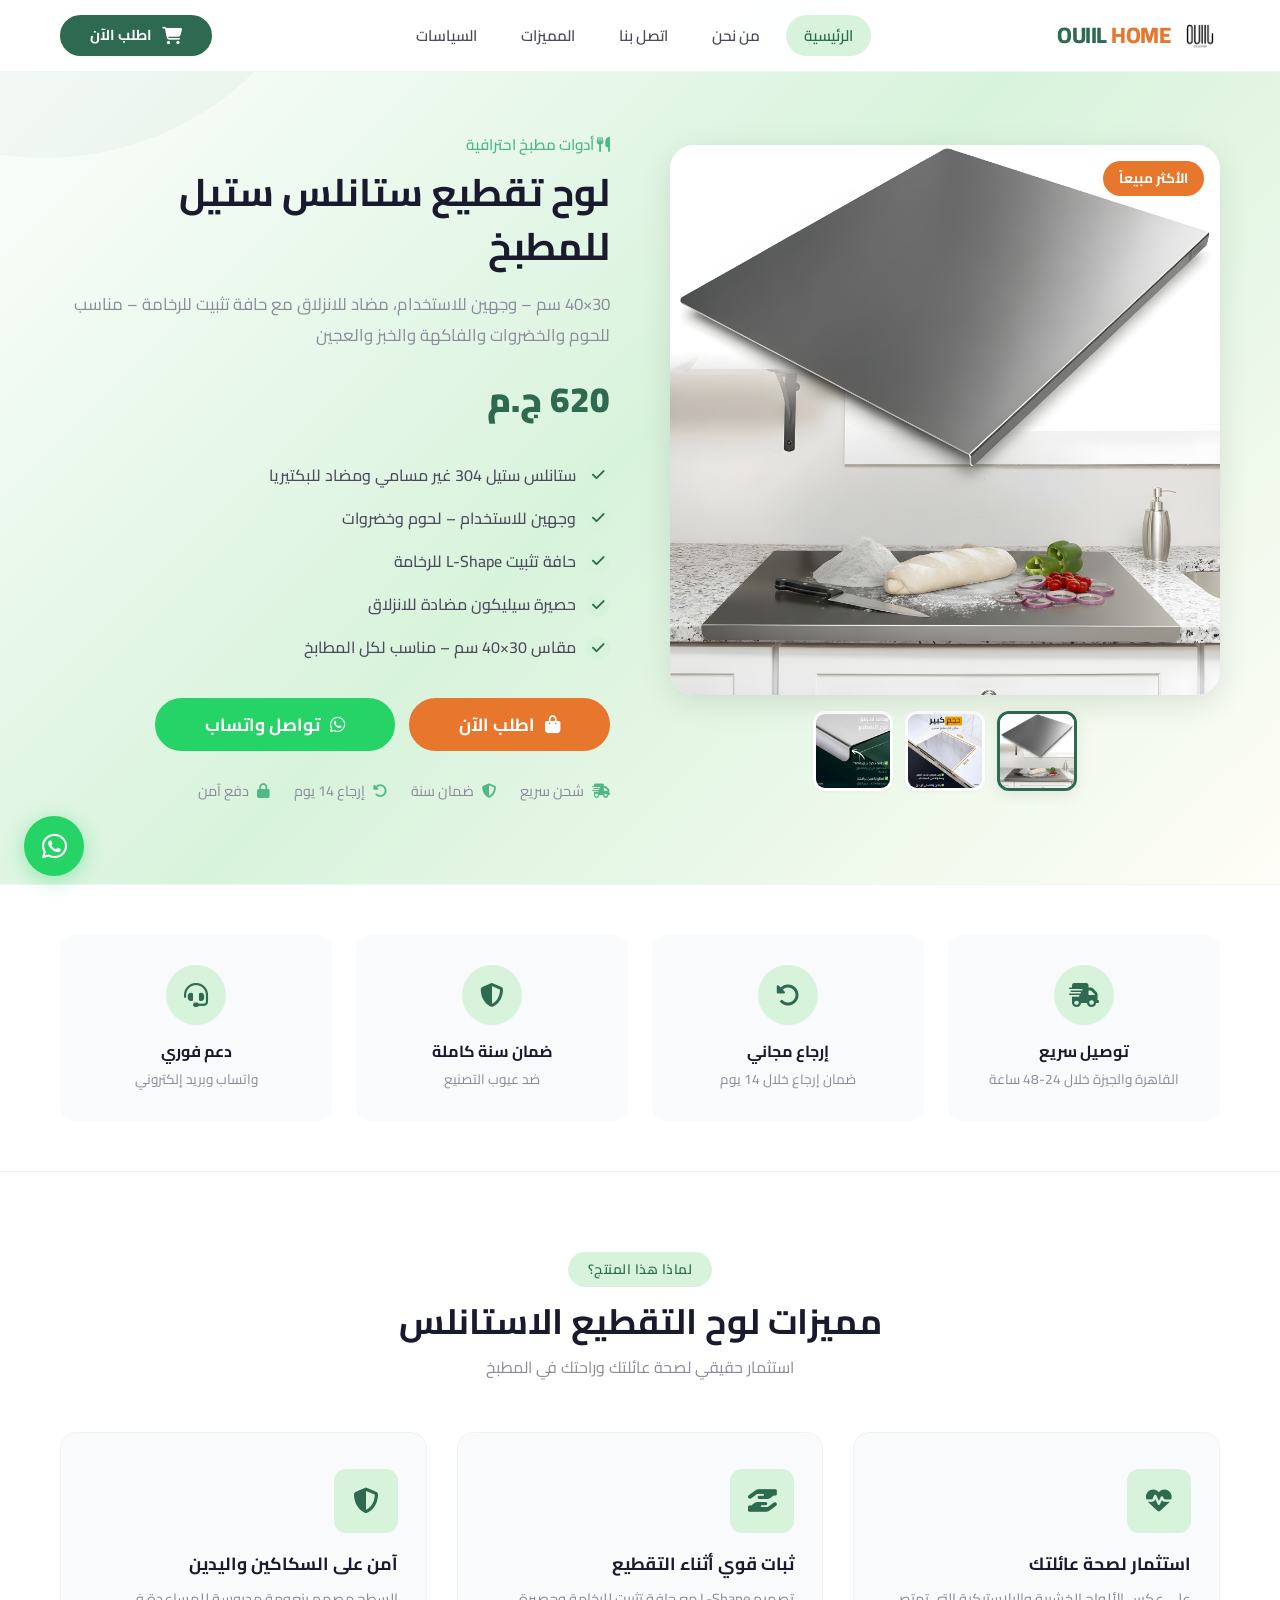
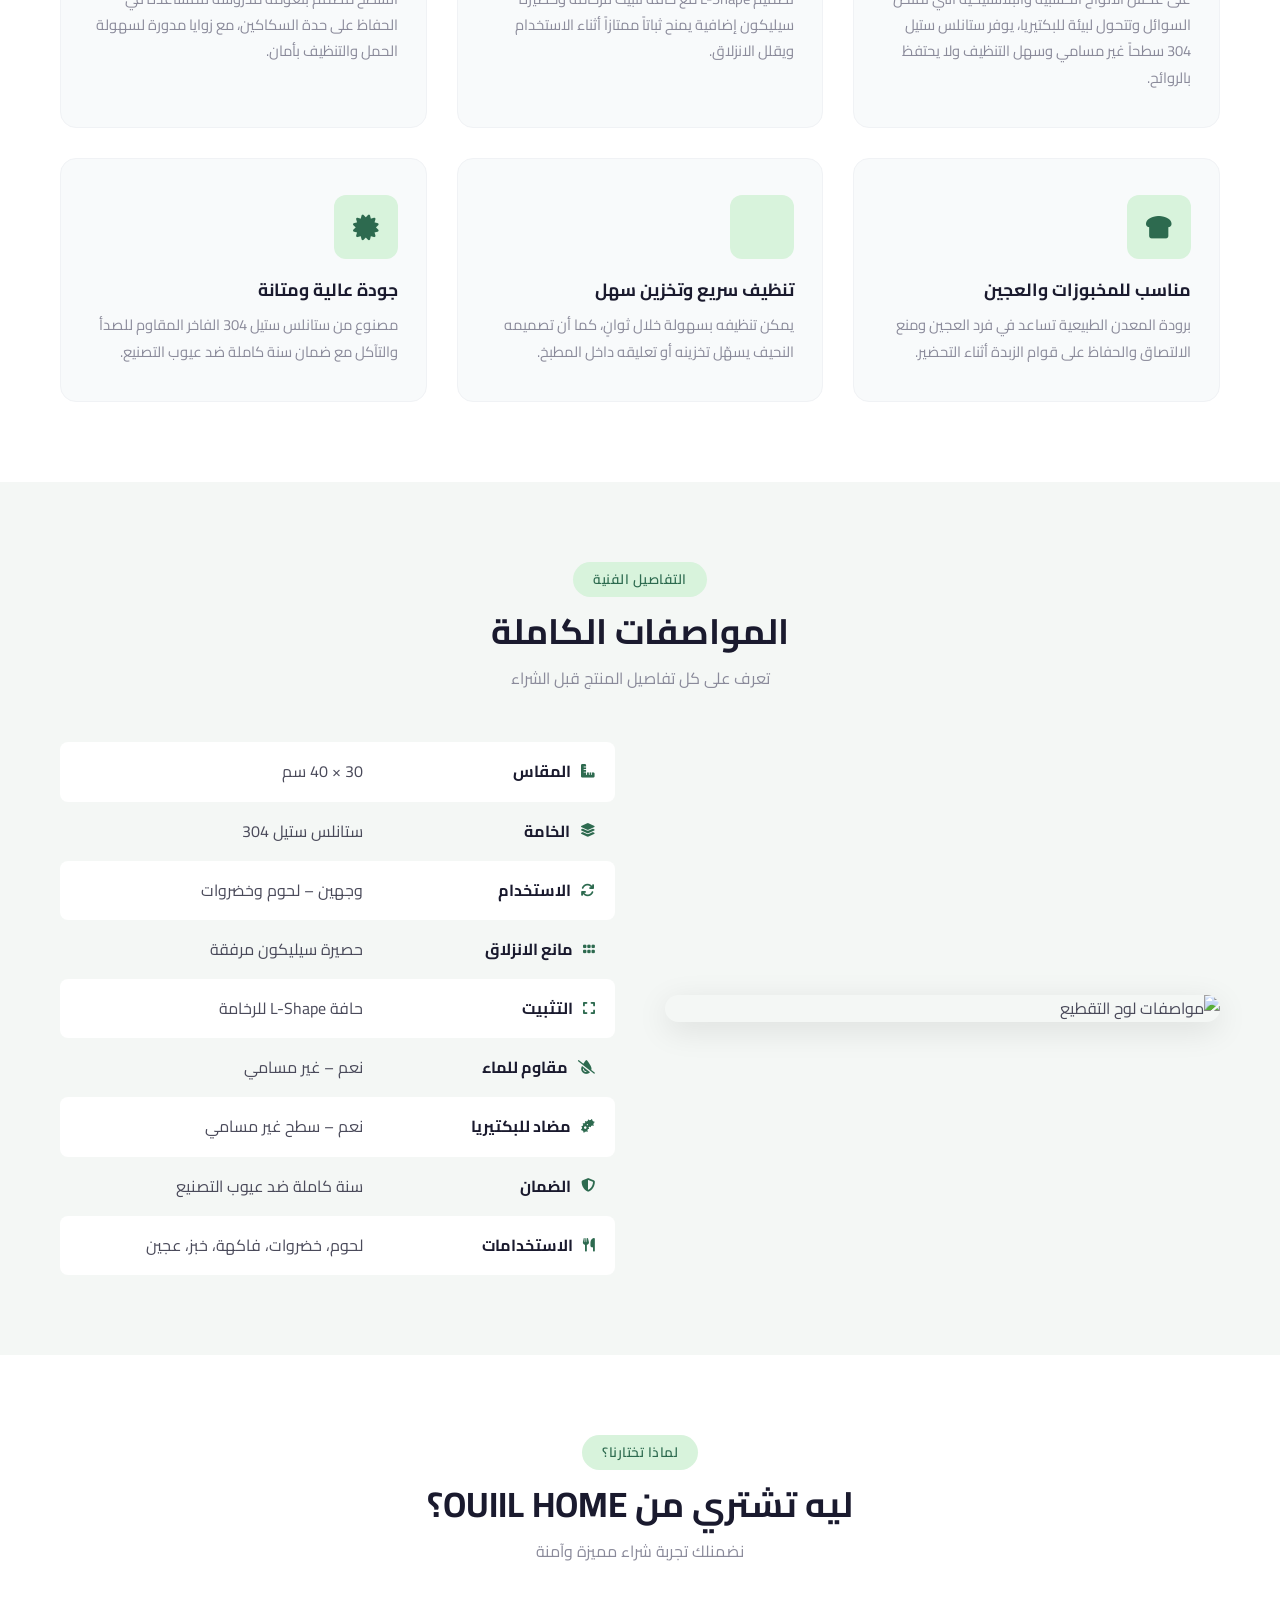
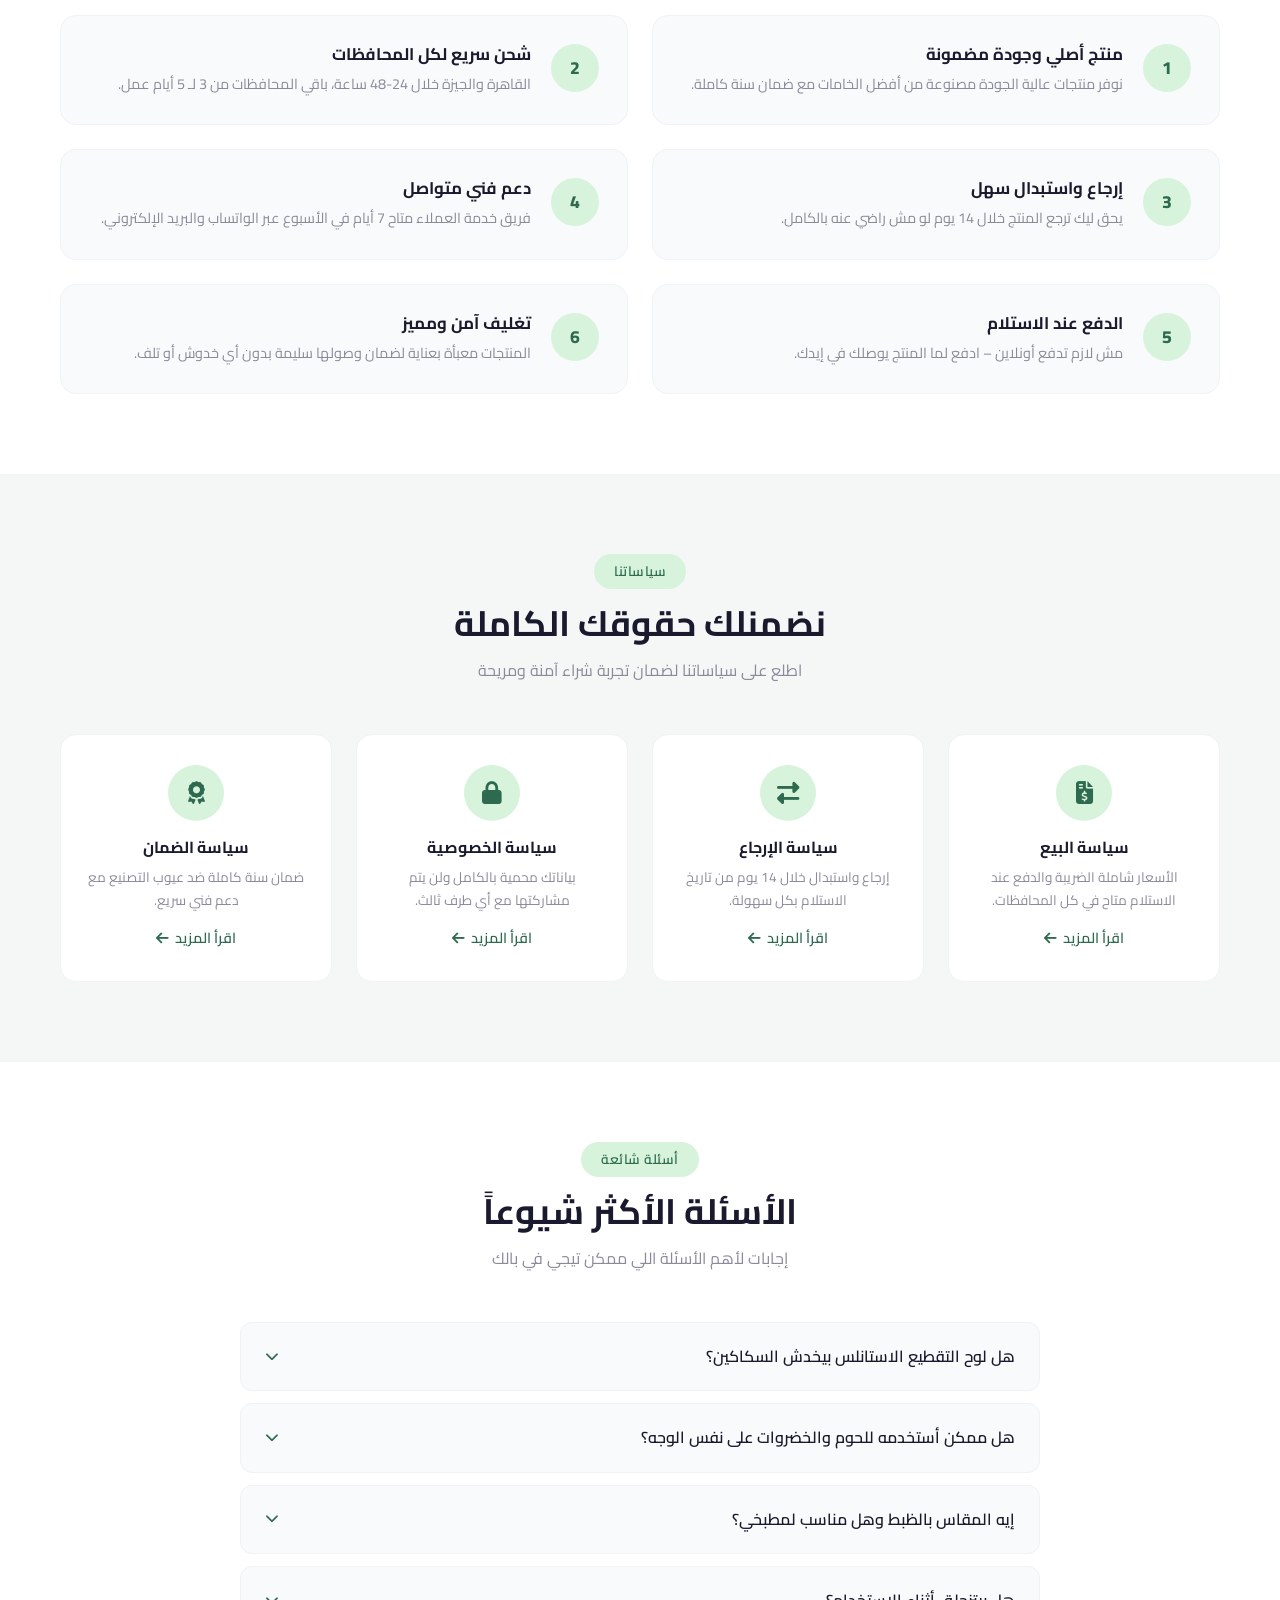
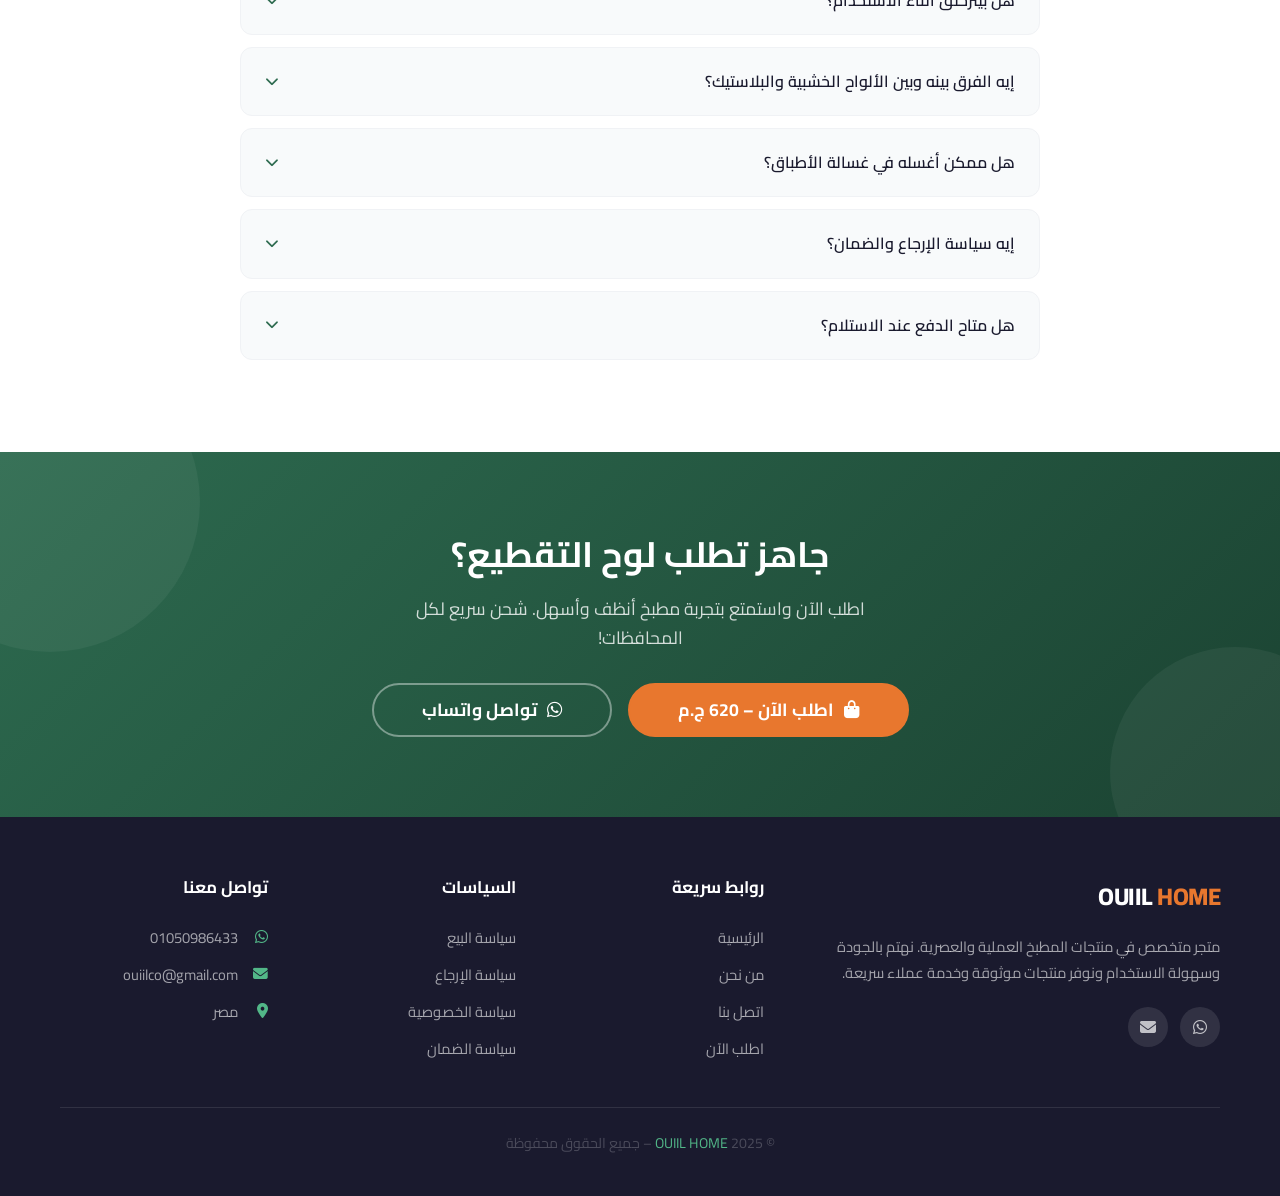
==== index.html @ c0641b09 "Add files via upload" ====
<!DOCTYPE html>
<html lang="ar" dir="rtl">
<head>
    <meta charset="UTF-8">
    <meta name="viewport" content="width=device-width, initial-scale=1.0">
    <meta name="description" content="OUIIL HOME - لوح تقطيع ستانلس ستيل للمطبخ بوجهين للاستخدام، مضاد للانزلاق مع حافة تثبيت للرخامة">
    <meta name="keywords" content="لوح تقطيع, ستانلس ستيل, مطبخ, تقطيع لحوم, تقطيع خضروات">
    <title>OUIIL HOME – اويل هوم | لوح تقطيع ستانلس ستيل</title>

    <!-- Favicon -->
    <link rel="icon" type="image/png" href="images/favicon.png">

    <!-- Font Awesome -->
    <link rel="stylesheet" href="https://cdnjs.cloudflare.com/ajax/libs/font-awesome/6.5.1/css/all.min.css">

    <!-- Main CSS -->
    <link rel="stylesheet" href="css/style.css">
</head>
<body>

    <!-- ========== HEADER ========== -->
    <header class="header" id="header">
        <div class="container">
            <!-- Logo -->
            <a href="index.html" class="logo">
                <img src="images/logo.png" alt="OUIIL HOME" onerror="this.style.display='none'">
                <span class="logo-text">OUIIL <span>HOME</span></span>
            </a>

            <!-- Desktop Navigation -->
            <nav class="nav-links">
                <a href="index.html" class="active">الرئيسية</a>
                <a href="about.html">من نحن</a>
                <a href="contact.html">اتصل بنا</a>
                <a href="#features">المميزات</a>
                <a href="#policies">السياسات</a>
            </nav>

            <!-- Header Actions -->
            <div class="header-actions">
                <a href="checkout.html" class="btn btn-primary header-cta">
                    <i class="fas fa-shopping-cart"></i>
                    اطلب الآن
                </a>
                <div class="menu-toggle" id="menuToggle">
                    <span></span>
                    <span></span>
                    <span></span>
                </div>
            </div>
        </div>
    </header>

    <!-- Mobile Navigation -->
    <nav class="mobile-nav" id="mobileNav">
        <a href="index.html" class="active">الرئيسية</a>
        <a href="about.html">من نحن</a>
        <a href="contact.html">اتصل بنا</a>
        <a href="#features">المميزات</a>
        <a href="#policies">السياسات</a>
        <a href="sales-policy.html">سياسة البيع</a>
        <a href="return-policy.html">سياسة الإرجاع</a>
        <a href="privacy.html">سياسة الخصوصية</a>
        <a href="warranty.html">سياسة الضمان</a>
        <a href="checkout.html" class="btn btn-primary btn-block" style="margin-top:16px;">
            <i class="fas fa-shopping-cart"></i>
            اطلب الآن
        </a>
    </nav>
    <div class="mobile-overlay" id="mobileOverlay"></div>

    <!-- ========== HERO SECTION ========== -->
    <section class="hero" id="hero">
        <div class="container">
            <div class="hero-grid">
                <!-- Product Gallery -->
                <div class="hero-gallery">
                    <div class="main-image">
                        <span class="gallery-badge">الأكثر مبيعاً</span>
                        <img src="images/product-1.png" alt="لوح تقطيع ستانلس ستيل" id="mainProductImage">
                    </div>
                    <div class="thumb-list">
                        <div class="thumb-item active" onclick="changeImage('images/product-1.png', this)">
                            <img src="images/product-1.png" alt="صورة 1">
                        </div>
                        <div class="thumb-item" onclick="changeImage('images/product-2.png', this)">
                            <img src="images/product-2.jpg" alt="صورة 2">
                        </div>
                        <div class="thumb-item" onclick="changeImage('images/product-3.png', this)">
                            <img src="images/product-3.jpg" alt="صورة 3">
                        </div>
                    </div>
                </div>

                <!-- Product Info -->
                <div class="hero-info">
                    <p class="product-category">
                        <i class="fas fa-utensils"></i>
                        أدوات مطبخ احترافية
                    </p>
                    <h1>لوح تقطيع ستانلس ستيل للمطبخ</h1>
                    <p class="product-brief">
                        30×40 سم – وجهين للاستخدام، مضاد للانزلاق مع حافة تثبيت للرخامة – مناسب للحوم والخضروات والفاكهة والخبز والعجين
                    </p>

                    <!-- Price -->
                    <div class="price-box">
                        <span class="current-price" id="productPrice">620 ج.م</span>
                        <span class="old-price" id="oldPrice" style="display:none;"></span>
                        <span class="price-badge" id="priceBadge" style="display:none;"></span>
                    </div>

                    <!-- Quick Features -->
                    <ul class="hero-features">
                        <li>
                            <i class="fas fa-check"></i>
                            ستانلس ستيل 304 غير مسامي ومضاد للبكتيريا
                        </li>
                        <li>
                            <i class="fas fa-check"></i>
                            وجهين للاستخدام – لحوم وخضروات
                        </li>
                        <li>
                            <i class="fas fa-check"></i>
                            حافة تثبيت L-Shape للرخامة
                        </li>
                        <li>
                            <i class="fas fa-check"></i>
                            حصيرة سيليكون مضادة للانزلاق
                        </li>
                        <li>
                            <i class="fas fa-check"></i>
                            مقاس 30×40 سم – مناسب لكل المطابخ
                        </li>
                    </ul>

                    <!-- Buttons -->
                    <div class="hero-buttons">
                        <a href="checkout.html" class="btn btn-accent btn-lg">
                            <i class="fas fa-shopping-bag"></i>
                            اطلب الآن
                        </a>
                        <a href="https://wa.me/201050986433?text=مرحبا، أرغب في الاستفسار عن لوح التقطيع" 
                           target="_blank" class="btn btn-whatsapp btn-lg">
                            <i class="fab fa-whatsapp"></i>
                            تواصل واتساب
                        </a>
                    </div>

                    <!-- Guarantee Badges -->
                    <div class="hero-guarantee">
                        <div class="hero-guarantee-item">
                            <i class="fas fa-truck-fast"></i>
                            <span>شحن سريع</span>
                        </div>
                        <div class="hero-guarantee-item">
                            <i class="fas fa-shield-halved"></i>
                            <span>ضمان سنة</span>
                        </div>
                        <div class="hero-guarantee-item">
                            <i class="fas fa-rotate-left"></i>
                            <span>إرجاع 14 يوم</span>
                        </div>
                        <div class="hero-guarantee-item">
                            <i class="fas fa-lock"></i>
                            <span>دفع آمن</span>
                        </div>
                    </div>
                </div>
            </div>
        </div>
    </section>

    <!-- ========== TRUST BADGES ========== -->
    <section class="trust-section">
        <div class="container">
            <div class="trust-grid">
                <div class="trust-card">
                    <div class="trust-icon">
                        <i class="fas fa-truck-fast"></i>
                    </div>
                    <h4>توصيل سريع</h4>
                    <p>القاهرة والجيزة خلال 24-48 ساعة</p>
                </div>
                <div class="trust-card">
                    <div class="trust-icon">
                        <i class="fas fa-rotate-left"></i>
                    </div>
                    <h4>إرجاع مجاني</h4>
                    <p>ضمان إرجاع خلال 14 يوم</p>
                </div>
                <div class="trust-card">
                    <div class="trust-icon">
                        <i class="fas fa-shield-halved"></i>
                    </div>
                    <h4>ضمان سنة كاملة</h4>
                    <p>ضد عيوب التصنيع</p>
                </div>
                <div class="trust-card">
                    <div class="trust-icon">
                        <i class="fas fa-headset"></i>
                    </div>
                    <h4>دعم فوري</h4>
                    <p>واتساب وبريد إلكتروني</p>
                </div>
            </div>
        </div>
    </section>

    <!-- ========== FEATURES SECTION ========== -->
    <section class="features-section" id="features">
        <div class="container">
            <div class="section-title">
                <span class="section-badge">لماذا هذا المنتج؟</span>
                <h2>مميزات لوح التقطيع الاستانلس</h2>
                <p>استثمار حقيقي لصحة عائلتك وراحتك في المطبخ</p>
            </div>
            <div class="features-grid">
                <!-- Feature 1 -->
                <div class="feature-card">
                    <div class="feature-icon">
                        <i class="fas fa-heart-pulse"></i>
                    </div>
                    <h4>استثمار لصحة عائلتك</h4>
                    <p>على عكس الألواح الخشبية والبلاستيكية التي تمتص السوائل وتتحول لبيئة للبكتيريا، يوفر ستانلس ستيل 304 سطحاً غير مسامي وسهل التنظيف ولا يحتفظ بالروائح.</p>
                </div>
                <!-- Feature 2 -->
                <div class="feature-card">
                    <div class="feature-icon">
                        <i class="fas fa-hand-holding-hand"></i>
                    </div>
                    <h4>ثبات قوي أثناء التقطيع</h4>
                    <p>تصميم L-Shape مع حافة تثبيت للرخامة وحصيرة سيليكون إضافية يمنح ثباتاً ممتازاً أثناء الاستخدام ويقلل الانزلاق.</p>
                </div>
                <!-- Feature 3 -->
                <div class="feature-card">
                    <div class="feature-icon">
                        <i class="fas fa-shield-halved"></i>
                    </div>
                    <h4>آمن على السكاكين واليدين</h4>
                    <p>السطح مصمم بنعومة مدروسة للمساعدة في الحفاظ على حدة السكاكين، مع زوايا مدورة لسهولة الحمل والتنظيف بأمان.</p>
                </div>
                <!-- Feature 4 -->
                <div class="feature-card">
                    <div class="feature-icon">
                        <i class="fas fa-bread-slice"></i>
                    </div>
                    <h4>مناسب للمخبوزات والعجين</h4>
                    <p>برودة المعدن الطبيعية تساعد في فرد العجين ومنع الالتصاق والحفاظ على قوام الزبدة أثناء التحضير.</p>
                </div>
                <!-- Feature 5 -->
                <div class="feature-card">
                    <div class="feature-icon">
                        <i class="fas fa-sparkles"></i>
                    </div>
                    <h4>تنظيف سريع وتخزين سهل</h4>
                    <p>يمكن تنظيفه بسهولة خلال ثوانٍ، كما أن تصميمه النحيف يسهّل تخزينه أو تعليقه داخل المطبخ.</p>
                </div>
                <!-- Feature 6 -->
                <div class="feature-card">
                    <div class="feature-icon">
                        <i class="fas fa-certificate"></i>
                    </div>
                    <h4>جودة عالية ومتانة</h4>
                    <p>مصنوع من ستانلس ستيل 304 الفاخر المقاوم للصدأ والتآكل مع ضمان سنة كاملة ضد عيوب التصنيع.</p>
                </div>
            </div>
        </div>
    </section>

    <!-- ========== SPECIFICATIONS SECTION ========== -->
    <section class="specs-section" id="specs">
        <div class="container">
            <div class="section-title">
                <span class="section-badge">التفاصيل الفنية</span>
                <h2>المواصفات الكاملة</h2>
                <p>تعرف على كل تفاصيل المنتج قبل الشراء</p>
            </div>
            <div class="specs-grid">
                <div class="specs-image">
                    <img src="images/product-2.png" alt="مواصفات لوح التقطيع">
                </div>
                <div class="specs-table">
                    <div class="spec-row">
                        <span class="spec-label">
                            <i class="fas fa-ruler-combined"></i>
                            المقاس
                        </span>
                        <span class="spec-value">30 × 40 سم</span>
                    </div>
                    <div class="spec-row">
                        <span class="spec-label">
                            <i class="fas fa-layer-group"></i>
                            الخامة
                        </span>
                        <span class="spec-value">ستانلس ستيل 304</span>
                    </div>
                    <div class="spec-row">
                        <span class="spec-label">
                            <i class="fas fa-arrows-rotate"></i>
                            الاستخدام
                        </span>
                        <span class="spec-value">وجهين – لحوم وخضروات</span>
                    </div>
                    <div class="spec-row">
                        <span class="spec-label">
                            <i class="fas fa-grip"></i>
                            مانع الانزلاق
                        </span>
                        <span class="spec-value">حصيرة سيليكون مرفقة</span>
                    </div>
                    <div class="spec-row">
                        <span class="spec-label">
                            <i class="fas fa-expand"></i>
                            التثبيت
                        </span>
                        <span class="spec-value">حافة L-Shape للرخامة</span>
                    </div>
                    <div class="spec-row">
                        <span class="spec-label">
                            <i class="fas fa-droplet-slash"></i>
                            مقاوم للماء
                        </span>
                        <span class="spec-value">نعم – غير مسامي</span>
                    </div>
                    <div class="spec-row">
                        <span class="spec-label">
                            <i class="fas fa-bacterium"></i>
                            مضاد للبكتيريا
                        </span>
                        <span class="spec-value">نعم – سطح غير مسامي</span>
                    </div>
                    <div class="spec-row">
                        <span class="spec-label">
                            <i class="fas fa-shield-halved"></i>
                            الضمان
                        </span>
                        <span class="spec-value">سنة كاملة ضد عيوب التصنيع</span>
                    </div>
                    <div class="spec-row">
                        <span class="spec-label">
                            <i class="fas fa-utensils"></i>
                            الاستخدامات
                        </span>
                        <span class="spec-value">لحوم، خضروات، فاكهة، خبز، عجين</span>
                    </div>
                </div>
            </div>
        </div>
    </section>

    <!-- ========== BENEFITS SECTION ========== -->
    <section class="benefits-section" id="benefits">
        <div class="container">
            <div class="section-title">
                <span class="section-badge">لماذا تختارنا؟</span>
                <h2>ليه تشتري من OUIIL HOME؟</h2>
                <p>نضمنلك تجربة شراء مميزة وآمنة</p>
            </div>
            <div class="benefits-grid">
                <div class="benefit-card">
                    <div class="benefit-num">1</div>
                    <div class="benefit-content">
                        <h4>منتج أصلي وجودة مضمونة</h4>
                        <p>نوفر منتجات عالية الجودة مصنوعة من أفضل الخامات مع ضمان سنة كاملة.</p>
                    </div>
                </div>
                <div class="benefit-card">
                    <div class="benefit-num">2</div>
                    <div class="benefit-content">
                        <h4>شحن سريع لكل المحافظات</h4>
                        <p>القاهرة والجيزة خلال 24-48 ساعة، باقي المحافظات من 3 لـ 5 أيام عمل.</p>
                    </div>
                </div>
                <div class="benefit-card">
                    <div class="benefit-num">3</div>
                    <div class="benefit-content">
                        <h4>إرجاع واستبدال سهل</h4>
                        <p>يحق ليك ترجع المنتج خلال 14 يوم لو مش راضي عنه بالكامل.</p>
                    </div>
                </div>
                <div class="benefit-card">
                    <div class="benefit-num">4</div>
                    <div class="benefit-content">
                        <h4>دعم فني متواصل</h4>
                        <p>فريق خدمة العملاء متاح 7 أيام في الأسبوع عبر الواتساب والبريد الإلكتروني.</p>
                    </div>
                </div>
                <div class="benefit-card">
                    <div class="benefit-num">5</div>
                    <div class="benefit-content">
                        <h4>الدفع عند الاستلام</h4>
                        <p>مش لازم تدفع أونلاين – ادفع لما المنتج يوصلك في إيدك.</p>
                    </div>
                </div>
                <div class="benefit-card">
                    <div class="benefit-num">6</div>
                    <div class="benefit-content">
                        <h4>تغليف آمن ومميز</h4>
                        <p>المنتجات معبأة بعناية لضمان وصولها سليمة بدون أي خدوش أو تلف.</p>
                    </div>
                </div>
            </div>
        </div>
    </section>

    <!-- ========== POLICIES PREVIEW ========== -->
    <section class="policies-section" id="policies">
        <div class="container">
            <div class="section-title">
                <span class="section-badge">سياساتنا</span>
                <h2>نضمنلك حقوقك الكاملة</h2>
                <p>اطلع على سياساتنا لضمان تجربة شراء آمنة ومريحة</p>
            </div>
            <div class="policies-grid">
                <div class="policy-card">
                    <div class="policy-icon">
                        <i class="fas fa-file-invoice-dollar"></i>
                    </div>
                    <h4>سياسة البيع</h4>
                    <p>الأسعار شاملة الضريبة والدفع عند الاستلام متاح في كل المحافظات.</p>
                    <a href="sales-policy.html" class="policy-link">
                        اقرأ المزيد
                        <i class="fas fa-arrow-left"></i>
                    </a>
                </div>
                <div class="policy-card">
                    <div class="policy-icon">
                        <i class="fas fa-right-left"></i>
                    </div>
                    <h4>سياسة الإرجاع</h4>
                    <p>إرجاع واستبدال خلال 14 يوم من تاريخ الاستلام بكل سهولة.</p>
                    <a href="return-policy.html" class="policy-link">
                        اقرأ المزيد
                        <i class="fas fa-arrow-left"></i>
                    </a>
                </div>
                <div class="policy-card">
                    <div class="policy-icon">
                        <i class="fas fa-lock"></i>
                    </div>
                    <h4>سياسة الخصوصية</h4>
                    <p>بياناتك محمية بالكامل ولن يتم مشاركتها مع أي طرف ثالث.</p>
                    <a href="privacy.html" class="policy-link">
                        اقرأ المزيد
                        <i class="fas fa-arrow-left"></i>
                    </a>
                </div>
                <div class="policy-card">
                    <div class="policy-icon">
                        <i class="fas fa-award"></i>
                    </div>
                    <h4>سياسة الضمان</h4>
                    <p>ضمان سنة كاملة ضد عيوب التصنيع مع دعم فني سريع.</p>
                    <a href="warranty.html" class="policy-link">
                        اقرأ المزيد
                        <i class="fas fa-arrow-left"></i>
                    </a>
                </div>
            </div>
        </div>
    </section>

    <!-- ========== FAQ SECTION ========== -->
    <section class="faq-section" id="faq">
        <div class="container">
            <div class="section-title">
                <span class="section-badge">أسئلة شائعة</span>
                <h2>الأسئلة الأكثر شيوعاً</h2>
                <p>إجابات لأهم الأسئلة اللي ممكن تيجي في بالك</p>
            </div>
            <div class="faq-list">
                <!-- FAQ 1 -->
                <div class="faq-item">
                    <div class="faq-question" onclick="toggleFaq(this)">
                        <span>هل لوح التقطيع الاستانلس بيخدش السكاكين؟</span>
                        <i class="fas fa-chevron-down"></i>
                    </div>
                    <div class="faq-answer">
                        <div class="faq-answer-content">
                            السطح مصمم بنعومة مدروسة عشان يحافظ على حدة السكاكين. اللوح مش هيخدش السكاكين بالشكل اللي بيحصل مع الألواح الزجاجية أو السيراميك. ده أفضل بكتير للسكاكين من الألواح التقليدية.
                        </div>
                    </div>
                </div>
                <!-- FAQ 2 -->
                <div class="faq-item">
                    <div class="faq-question" onclick="toggleFaq(this)">
                        <span>هل ممكن أستخدمه للحوم والخضروات على نفس الوجه؟</span>
                        <i class="fas fa-chevron-down"></i>
                    </div>
                    <div class="faq-answer">
                        <div class="faq-answer-content">
                            اللوح بوجهين عشان تقدر تخصص وجه للحوم ووجه للخضروات والفاكهة. ده بيضمن أعلى مستوى من النظافة والأمان الصحي لعائلتك.
                        </div>
                    </div>
                </div>
                <!-- FAQ 3 -->
                <div class="faq-item">
                    <div class="faq-question" onclick="toggleFaq(this)">
                        <span>إيه المقاس بالظبط وهل مناسب لمطبخي؟</span>
                        <i class="fas fa-chevron-down"></i>
                    </div>
                    <div class="faq-answer">
                        <div class="faq-answer-content">
                            المقاس 30×40 سم وده مقاس مثالي لمعظم المطابخ. مش كبير أوي يأخد مساحة ومش صغير أوي يضايقك في التقطيع. وكمان ممكن تعلقه أو تخزنه بسهولة عشان تصميمه نحيف.
                        </div>
                    </div>
                </div>
                <!-- FAQ 4 -->
                <div class="faq-item">
                    <div class="faq-question" onclick="toggleFaq(this)">
                        <span>هل بيتزحلق أثناء الاستخدام؟</span>
                        <i class="fas fa-chevron-down"></i>
                    </div>
                    <div class="faq-answer">
                        <div class="faq-answer-content">
                            لا، اللوح مزود بحافة تثبيت L-Shape بتمسك في الرخامة وكمان معاه حصيرة سيليكون إضافية بتمنع الانزلاق تماماً. ده بيديك ثبات ممتاز وأمان أثناء التقطيع.
                        </div>
                    </div>
                </div>
                <!-- FAQ 5 -->
                <div class="faq-item">
                    <div class="faq-question" onclick="toggleFaq(this)">
                        <span>إيه الفرق بينه وبين الألواح الخشبية والبلاستيك؟</span>
                        <i class="fas fa-chevron-down"></i>
                    </div>
                    <div class="faq-answer">
                        <div class="faq-answer-content">
                            الألواح الخشبية والبلاستيكية بتمتص السوائل والروائح وبتتحول لبيئة خصبة للبكتيريا مع الوقت. الاستانلس ستيل سطحه غير مسامي فمش بيمتص أي حاجة وسهل التنظيف والتعقيم. وكمان عمره الافتراضي أطول بكتير.
                        </div>
                    </div>
                </div>
                <!-- FAQ 6 -->
                <div class="faq-item">
                    <div class="faq-question" onclick="toggleFaq(this)">
                        <span>هل ممكن أغسله في غسالة الأطباق؟</span>
                        <i class="fas fa-chevron-down"></i>
                    </div>
                    <div class="faq-answer">
                        <div class="faq-answer-content">
                            أيوه، اللوح آمن للغسل في غسالة الأطباق. بس الأفضل والأسهل إنك تغسله يدوياً بالماء والصابون وهيتنظف في ثواني لأن سطحه غير مسامي ومش بيحتفظ بأي بقايا.
                        </div>
                    </div>
                </div>
                <!-- FAQ 7 -->
                <div class="faq-item">
                    <div class="faq-question" onclick="toggleFaq(this)">
                        <span>إيه سياسة الإرجاع والضمان؟</span>
                        <i class="fas fa-chevron-down"></i>
                    </div>
                    <div class="faq-answer">
                        <div class="faq-answer-content">
                            عندك 14 يوم من تاريخ الاستلام لإرجاع المنتج لو مش عاجبك. وكمان ضمان سنة كاملة ضد عيوب التصنيع. لو فيه أي مشكلة تواصل معانا على الواتساب وهنحلها فوراً.
                        </div>
                    </div>
                </div>
                <!-- FAQ 8 -->
                <div class="faq-item">
                    <div class="faq-question" onclick="toggleFaq(this)">
                        <span>هل متاح الدفع عند الاستلام؟</span>
                        <i class="fas fa-chevron-down"></i>
                    </div>
                    <div class="faq-answer">
                        <div class="faq-answer-content">
                            أيوه طبعاً! الدفع عند الاستلام متاح في كل محافظات مصر. كمان ممكن تدفع عن طريق المحفظة أو إنستا باي لو تحب.
                        </div>
                    </div>
                </div>
            </div>
        </div>
    </section>

    <!-- ========== CTA SECTION ========== -->
    <section class="cta-section">
        <div class="container">
            <h2>جاهز تطلب لوح التقطيع؟</h2>
            <p>اطلب الآن واستمتع بتجربة مطبخ أنظف وأسهل. شحن سريع لكل المحافظات!</p>
            <div class="cta-buttons">
                <a href="checkout.html" class="btn btn-accent btn-lg">
                    <i class="fas fa-shopping-bag"></i>
                    اطلب الآن – 620 ج.م
                </a>
                <a href="https://wa.me/201050986433?text=مرحبا، أرغب في طلب لوح التقطيع الاستانلس" 
                   target="_blank" class="btn btn-outline btn-lg">
                    <i class="fab fa-whatsapp"></i>
                    تواصل واتساب
                </a>
            </div>
        </div>
    </section>

    <!-- ========== FOOTER ========== -->
    <footer class="footer">
        <div class="container">
            <div class="footer-grid">
                <!-- Brand -->
                <div class="footer-brand">
                    <span class="logo-text">OUIIL <span>HOME</span></span>
                    <p>متجر متخصص في منتجات المطبخ العملية والعصرية. نهتم بالجودة وسهولة الاستخدام ونوفر منتجات موثوقة وخدمة عملاء سريعة.</p>
                    <div class="footer-social">
                        <a href="https://wa.me/201050986433" target="_blank" aria-label="WhatsApp">
                            <i class="fab fa-whatsapp"></i>
                        </a>
                        <a href="mailto:ouiilco@gmail.com" aria-label="Email">
                            <i class="fas fa-envelope"></i>
                        </a>
                    </div>
                </div>

                <!-- Quick Links -->
                <div class="footer-col">
                    <h4>روابط سريعة</h4>
                    <a href="index.html">الرئيسية</a>
                    <a href="about.html">من نحن</a>
                    <a href="contact.html">اتصل بنا</a>
                    <a href="checkout.html">اطلب الآن</a>
                </div>

                <!-- Policies -->
                <div class="footer-col">
                    <h4>السياسات</h4>
                    <a href="sales-policy.html">سياسة البيع</a>
                    <a href="return-policy.html">سياسة الإرجاع</a>
                    <a href="privacy.html">سياسة الخصوصية</a>
                    <a href="warranty.html">سياسة الضمان</a>
                </div>

                <!-- Contact -->
                <div class="footer-col">
                    <h4>تواصل معنا</h4>
                    <div class="footer-contact-item">
                        <i class="fab fa-whatsapp"></i>
                        <span dir="ltr">01050986433</span>
                    </div>
                    <div class="footer-contact-item">
                        <i class="fas fa-envelope"></i>
                        <span>ouiilco@gmail.com</span>
                    </div>
                    <div class="footer-contact-item">
                        <i class="fas fa-map-marker-alt"></i>
                        <span>مصر</span>
                    </div>
                </div>
            </div>

            <!-- Bottom -->
            <div class="footer-bottom">
                <p>© 2025 <a href="index.html">OUIIL HOME</a> – جميع الحقوق محفوظة</p>
            </div>
        </div>
    </footer>

    <!-- ========== FLOATING BUTTONS ========== -->
    <a href="https://wa.me/201050986433?text=مرحبا، أرغب في الاستفسار عن لوح التقطيع" 
       target="_blank" class="floating-whatsapp" aria-label="تواصل واتساب">
        <i class="fab fa-whatsapp"></i>
    </a>

    <div class="scroll-top" id="scrollTop" onclick="scrollToTop()">
        <i class="fas fa-chevron-up"></i>
    </div>

    <!-- ========== SUCCESS OVERLAY ========== -->
    <div class="success-overlay" id="successOverlay">
        <div class="success-modal">
            <div class="success-icon">
                <i class="fas fa-check"></i>
            </div>
            <h2>تم استلام طلبك بنجاح! 🎉</h2>
            <p>سيتم التواصل معك خلال 24 ساعة لتأكيد الطلب. شكراً لثقتك في OUIIL HOME!</p>
            <a href="index.html" class="btn btn-primary">
                <i class="fas fa-home"></i>
                العودة للرئيسية
            </a>
        </div>
    </div>

    <!-- ========== LOADING OVERLAY ========== -->
    <div class="loading-overlay" id="loadingOverlay">
        <div class="loading-spinner"></div>
        <p>جاري تحميل البيانات...</p>
    </div>

    <!-- ========== TOAST ========== -->
    <div class="toast" id="toast"></div>

    <!-- Main JavaScript -->
    <script src="js/main.js"></script>

</body>
</html>
---- css/style.css ----
/* ==============================================
   OUIIL HOME - Complete Stylesheet
   Arabic RTL E-Commerce Landing Page
   ============================================== */

@import url('https://fonts.googleapis.com/css2?family=Cairo:wght@300;400;500;600;700;800;900&display=swap');

/* ==============================================
   1. CSS VARIABLES
   ============================================== */
:root {
    --primary: #2D6A4F;
    --primary-rgb: 45, 106, 79;
    --primary-light: #52B788;
    --primary-lighter: #B7E4C7;
    --primary-pale: #D8F3DC;
    --primary-dark: #1B4332;

    --accent: #E8772E;
    --accent-dark: #D35400;
    --accent-light: #FFF3E8;

    --whatsapp: #25D366;
    --whatsapp-dark: #128C7E;
    --instapay: #5B2C8E;
    --wallet: #1A73E8;

    --bg-white: #FFFFFF;
    --bg-light: #F8FAFB;
    --bg-cream: #FFFDF7;
    --bg-section: #F4F7F5;

    --text-primary: #1A1A2E;
    --text-body: #4A4A5A;
    --text-muted: #8A8A9A;
    --text-white: #FFFFFF;

    --border: #E8ECF0;
    --border-light: #F0F2F5;

    --shadow-xs: 0 1px 3px rgba(0, 0, 0, 0.04);
    --shadow-sm: 0 2px 8px rgba(0, 0, 0, 0.06);
    --shadow-md: 0 4px 16px rgba(0, 0, 0, 0.08);
    --shadow-lg: 0 8px 32px rgba(0, 0, 0, 0.10);
    --shadow-xl: 0 16px 48px rgba(0, 0, 0, 0.14);

    --radius-xs: 6px;
    --radius-sm: 8px;
    --radius-md: 12px;
    --radius-lg: 16px;
    --radius-xl: 24px;
    --radius-pill: 50px;
    --radius-full: 50%;

    --transition-fast: all 0.2s ease;
    --transition: all 0.3s ease;
    --transition-slow: all 0.5s ease;

    --font: 'Cairo', sans-serif;
    --container: 1200px;
    --header-h: 72px;
}

/* ==============================================
   2. RESET & BASE
   ============================================== */
*,
*::before,
*::after {
    margin: 0;
    padding: 0;
    box-sizing: border-box;
}

html {
    scroll-behavior: smooth;
    -webkit-text-size-adjust: 100%;
}

body {
    font-family: var(--font);
    font-size: 16px;
    line-height: 1.7;
    color: var(--text-body);
    background: var(--bg-white);
    direction: rtl;
    overflow-x: hidden;
    -webkit-font-smoothing: antialiased;
}

img {
    max-width: 100%;
    height: auto;
    display: block;
}

a {
    text-decoration: none;
    color: inherit;
    transition: var(--transition);
}

ul, ol {
    list-style: none;
}

button, input, select, textarea {
    font-family: var(--font);
    font-size: 1rem;
    outline: none;
    border: none;
    background: none;
}

button {
    cursor: pointer;
}

/* ==============================================
   3. TYPOGRAPHY
   ============================================== */
h1, h2, h3, h4, h5, h6 {
    color: var(--text-primary);
    font-weight: 700;
    line-height: 1.3;
    margin-bottom: 0.5em;
}

h1 { font-size: clamp(1.8rem, 4vw, 2.8rem); }
h2 { font-size: clamp(1.5rem, 3vw, 2.2rem); }
h3 { font-size: clamp(1.2rem, 2.5vw, 1.6rem); }
h4 { font-size: 1.2rem; }
h5 { font-size: 1rem; }

p {
    margin-bottom: 1rem;
    color: var(--text-body);
}

.section-badge {
    display: inline-block;
    background: var(--primary-pale);
    color: var(--primary);
    padding: 6px 20px;
    border-radius: var(--radius-pill);
    font-size: 0.85rem;
    font-weight: 600;
    margin-bottom: 12px;
    letter-spacing: 0.5px;
}

.section-title {
    text-align: center;
    margin-bottom: 50px;
}

.section-title h2 {
    margin-bottom: 10px;
    position: relative;
}

.section-title p {
    color: var(--text-muted);
    max-width: 600px;
    margin: 0 auto;
}

/* ==============================================
   4. LAYOUT & CONTAINER
   ============================================== */
.container {
    max-width: var(--container);
    margin: 0 auto;
    padding: 0 20px;
}

section {
    padding: 80px 0;
}

.grid-2 {
    display: grid;
    grid-template-columns: repeat(2, 1fr);
    gap: 40px;
    align-items: center;
}

.grid-3 {
    display: grid;
    grid-template-columns: repeat(3, 1fr);
    gap: 30px;
}

.grid-4 {
    display: grid;
    grid-template-columns: repeat(4, 1fr);
    gap: 24px;
}

.text-center { text-align: center; }
.text-right { text-align: right; }

/* ==============================================
   5. BUTTONS
   ============================================== */
.btn {
    display: inline-flex;
    align-items: center;
    justify-content: center;
    gap: 10px;
    padding: 14px 36px;
    border-radius: var(--radius-pill);
    font-weight: 700;
    font-size: 1rem;
    transition: var(--transition);
    cursor: pointer;
    border: 2px solid transparent;
    line-height: 1;
    white-space: nowrap;
}

.btn i {
    font-size: 1.1rem;
}

.btn-primary {
    background: var(--primary);
    color: var(--text-white);
    border-color: var(--primary);
}

.btn-primary:hover {
    background: var(--primary-dark);
    border-color: var(--primary-dark);
    transform: translateY(-2px);
    box-shadow: 0 6px 20px rgba(var(--primary-rgb), 0.35);
}

.btn-accent {
    background: var(--accent);
    color: var(--text-white);
    border-color: var(--accent);
}

.btn-accent:hover {
    background: var(--accent-dark);
    border-color: var(--accent-dark);
    transform: translateY(-2px);
    box-shadow: 0 6px 20px rgba(232, 119, 46, 0.35);
}

.btn-outline {
    background: transparent;
    color: var(--primary);
    border-color: var(--primary);
}

.btn-outline:hover {
    background: var(--primary);
    color: var(--text-white);
    transform: translateY(-2px);
}

.btn-whatsapp {
    background: var(--whatsapp);
    color: var(--text-white);
    border-color: var(--whatsapp);
}

.btn-whatsapp:hover {
    background: var(--whatsapp-dark);
    border-color: var(--whatsapp-dark);
    transform: translateY(-2px);
    box-shadow: 0 6px 20px rgba(37, 211, 102, 0.35);
}

.btn-lg {
    padding: 16px 48px;
    font-size: 1.1rem;
}

.btn-sm {
    padding: 10px 24px;
    font-size: 0.9rem;
}

.btn-block {
    width: 100%;
}

/* ==============================================
   6. HEADER & NAVIGATION
   ============================================== */
.header {
    position: fixed;
    top: 0;
    right: 0;
    left: 0;
    height: var(--header-h);
    background: rgba(255, 255, 255, 0.97);
    backdrop-filter: blur(20px);
    -webkit-backdrop-filter: blur(20px);
    border-bottom: 1px solid var(--border-light);
    z-index: 1000;
    transition: var(--transition);
}

.header.scrolled {
    box-shadow: var(--shadow-sm);
}

.header .container {
    display: flex;
    align-items: center;
    justify-content: space-between;
    height: 100%;
}

.logo {
    display: flex;
    align-items: center;
    gap: 10px;
}

.logo img {
    height: 40px;
    width: auto;
}

.logo-text {
    font-size: 1.4rem;
    font-weight: 800;
    color: var(--primary);
    letter-spacing: -0.5px;
}

.logo-text span {
    color: var(--accent);
}

.nav-links {
    display: flex;
    align-items: center;
    gap: 8px;
}

.nav-links a {
    padding: 8px 18px;
    border-radius: var(--radius-pill);
    font-weight: 600;
    font-size: 0.95rem;
    color: var(--text-body);
    transition: var(--transition);
}

.nav-links a:hover,
.nav-links a.active {
    color: var(--primary);
    background: var(--primary-pale);
}

.header-actions {
    display: flex;
    align-items: center;
    gap: 12px;
}

.header-cta {
    padding: 10px 28px;
    font-size: 0.9rem;
}

/* Mobile Menu Toggle */
.menu-toggle {
    display: none;
    flex-direction: column;
    gap: 5px;
    cursor: pointer;
    padding: 8px;
    z-index: 1001;
}

.menu-toggle span {
    display: block;
    width: 24px;
    height: 2.5px;
    background: var(--text-primary);
    border-radius: 2px;
    transition: var(--transition);
}

.menu-toggle.active span:nth-child(1) {
    transform: rotate(45deg) translate(5px, 5px);
}

.menu-toggle.active span:nth-child(2) {
    opacity: 0;
}

.menu-toggle.active span:nth-child(3) {
    transform: rotate(-45deg) translate(5px, -5px);
}

/* Mobile Nav */
.mobile-nav {
    display: none;
    position: fixed;
    top: var(--header-h);
    right: -100%;
    width: 80%;
    max-width: 360px;
    height: calc(100vh - var(--header-h));
    background: var(--bg-white);
    box-shadow: var(--shadow-xl);
    z-index: 999;
    transition: var(--transition-slow);
    overflow-y: auto;
    padding: 30px 24px;
}

.mobile-nav.open {
    right: 0;
}

.mobile-nav a {
    display: block;
    padding: 14px 16px;
    font-weight: 600;
    font-size: 1.05rem;
    color: var(--text-body);
    border-radius: var(--radius-sm);
    margin-bottom: 4px;
    transition: var(--transition);
}

.mobile-nav a:hover,
.mobile-nav a.active {
    background: var(--primary-pale);
    color: var(--primary);
}

.mobile-nav .btn {
    margin-top: 20px;
}

.mobile-overlay {
    display: none;
    position: fixed;
    top: var(--header-h);
    left: 0;
    right: 0;
    bottom: 0;
    background: rgba(0, 0, 0, 0.4);
    z-index: 998;
    opacity: 0;
    transition: var(--transition);
}

.mobile-overlay.show {
    opacity: 1;
}

/* ==============================================
   7. HERO SECTION
   ============================================== */
.hero {
    padding-top: calc(var(--header-h) + 40px);
    padding-bottom: 60px;
    background: linear-gradient(135deg, var(--bg-white) 0%, var(--primary-pale) 50%, var(--bg-cream) 100%);
    min-height: 90vh;
    display: flex;
    align-items: center;
    position: relative;
    overflow: hidden;
}

.hero::before {
    content: '';
    position: absolute;
    top: -50%;
    left: -20%;
    width: 600px;
    height: 600px;
    border-radius: 50%;
    background: rgba(var(--primary-rgb), 0.04);
    pointer-events: none;
}

.hero-grid {
    display: grid;
    grid-template-columns: 1fr 1fr;
    gap: 60px;
    align-items: center;
}

/* Product Gallery */
.hero-gallery {
    position: relative;
}

.main-image {
    width: 100%;
    border-radius: var(--radius-xl);
    overflow: hidden;
    background: var(--bg-white);
    box-shadow: var(--shadow-lg);
    aspect-ratio: 1;
    display: flex;
    align-items: center;
    justify-content: center;
    position: relative;
}

.main-image img {
    width: 100%;
    height: 100%;
    object-fit: cover;
    transition: var(--transition-slow);
}

.main-image:hover img {
    transform: scale(1.05);
}

.gallery-badge {
    position: absolute;
    top: 16px;
    right: 16px;
    background: var(--accent);
    color: white;
    padding: 6px 16px;
    border-radius: var(--radius-pill);
    font-size: 0.85rem;
    font-weight: 700;
    z-index: 2;
}

.thumb-list {
    display: flex;
    gap: 12px;
    margin-top: 16px;
    justify-content: center;
}

.thumb-item {
    width: 80px;
    height: 80px;
    border-radius: var(--radius-md);
    overflow: hidden;
    cursor: pointer;
    border: 3px solid transparent;
    transition: var(--transition);
    background: var(--bg-white);
    box-shadow: var(--shadow-xs);
}

.thumb-item:hover,
.thumb-item.active {
    border-color: var(--primary);
    box-shadow: var(--shadow-md);
}

.thumb-item img {
    width: 100%;
    height: 100%;
    object-fit: cover;
}

/* Hero Info */
.hero-info {
    padding: 20px 0;
}

.hero-info .product-category {
    color: var(--primary-light);
    font-weight: 600;
    font-size: 0.95rem;
    margin-bottom: 8px;
}

.hero-info h1 {
    font-size: clamp(1.6rem, 3.5vw, 2.4rem);
    line-height: 1.4;
    margin-bottom: 16px;
    color: var(--text-primary);
}

.hero-info .product-brief {
    color: var(--text-muted);
    font-size: 1.05rem;
    margin-bottom: 20px;
    line-height: 1.8;
}

.price-box {
    display: flex;
    align-items: center;
    gap: 16px;
    margin-bottom: 24px;
    flex-wrap: wrap;
}

.current-price {
    font-size: 2.2rem;
    font-weight: 900;
    color: var(--primary);
}

.old-price {
    font-size: 1.3rem;
    color: var(--text-muted);
    text-decoration: line-through;
}

.price-badge {
    background: #FEE2E2;
    color: #DC2626;
    padding: 4px 14px;
    border-radius: var(--radius-pill);
    font-size: 0.85rem;
    font-weight: 700;
}

.hero-features {
    margin-bottom: 28px;
}

.hero-features li {
    display: flex;
    align-items: center;
    gap: 10px;
    padding: 8px 0;
    font-weight: 500;
    color: var(--text-body);
}

.hero-features li i {
    color: var(--primary);
    font-size: 0.9rem;
    width: 24px;
    height: 24px;
    background: var(--primary-pale);
    border-radius: var(--radius-full);
    display: flex;
    align-items: center;
    justify-content: center;
    flex-shrink: 0;
}

.hero-buttons {
    display: flex;
    gap: 14px;
    flex-wrap: wrap;
    margin-bottom: 28px;
}

.hero-guarantee {
    display: flex;
    gap: 24px;
    flex-wrap: wrap;
}

.hero-guarantee-item {
    display: flex;
    align-items: center;
    gap: 8px;
    font-size: 0.9rem;
    color: var(--text-muted);
}

.hero-guarantee-item i {
    color: var(--primary-light);
}

/* ==============================================
   8. TRUST BADGES
   ============================================== */
.trust-section {
    padding: 50px 0;
    background: var(--bg-white);
    border-top: 1px solid var(--border-light);
    border-bottom: 1px solid var(--border-light);
}

.trust-grid {
    display: grid;
    grid-template-columns: repeat(4, 1fr);
    gap: 24px;
}

.trust-card {
    text-align: center;
    padding: 30px 20px;
    border-radius: var(--radius-lg);
    transition: var(--transition);
    background: var(--bg-light);
}

.trust-card:hover {
    background: var(--primary-pale);
    transform: translateY(-4px);
    box-shadow: var(--shadow-md);
}

.trust-icon {
    width: 60px;
    height: 60px;
    margin: 0 auto 16px;
    background: var(--primary-pale);
    border-radius: var(--radius-full);
    display: flex;
    align-items: center;
    justify-content: center;
    font-size: 1.5rem;
    color: var(--primary);
    transition: var(--transition);
}

.trust-card:hover .trust-icon {
    background: var(--primary);
    color: var(--text-white);
}

.trust-card h4 {
    font-size: 1rem;
    margin-bottom: 6px;
}

.trust-card p {
    font-size: 0.85rem;
    color: var(--text-muted);
    margin-bottom: 0;
}

/* ==============================================
   9. FEATURES SECTION
   ============================================== */
.features-section {
    background: var(--bg-white);
}

.features-grid {
    display: grid;
    grid-template-columns: repeat(3, 1fr);
    gap: 30px;
}

/* ==============================================
   9. FEATURES SECTION (تكملة)
   ============================================== */
.feature-card {
    background: var(--bg-light);
    border-radius: var(--radius-lg);
    padding: 36px 28px;
    transition: var(--transition);
    border: 1px solid var(--border-light);
    position: relative;
    overflow: hidden;
}

.feature-card::before {
    content: '';
    position: absolute;
    top: 0;
    right: 0;
    width: 4px;
    height: 0;
    background: var(--primary);
    border-radius: 0 0 4px 4px;
    transition: var(--transition-slow);
}

.feature-card:hover::before {
    height: 100%;
}

.feature-card:hover {
    transform: translateY(-6px);
    box-shadow: var(--shadow-lg);
    border-color: var(--primary-lighter);
}

.feature-icon {
    width: 64px;
    height: 64px;
    background: var(--primary-pale);
    border-radius: var(--radius-md);
    display: flex;
    align-items: center;
    justify-content: center;
    font-size: 1.6rem;
    color: var(--primary);
    margin-bottom: 20px;
    transition: var(--transition);
}

.feature-card:hover .feature-icon {
    background: var(--primary);
    color: var(--text-white);
    transform: scale(1.05);
}

.feature-card h4 {
    font-size: 1.1rem;
    margin-bottom: 10px;
}

.feature-card p {
    font-size: 0.92rem;
    color: var(--text-muted);
    line-height: 1.8;
    margin-bottom: 0;
}

/* ==============================================
   10. SPECIFICATIONS SECTION
   ============================================== */
.specs-section {
    background: var(--bg-section);
}

.specs-grid {
    display: grid;
    grid-template-columns: 1fr 1fr;
    gap: 50px;
    align-items: center;
}

.specs-image {
    border-radius: var(--radius-xl);
    overflow: hidden;
    box-shadow: var(--shadow-lg);
}

.specs-image img {
    width: 100%;
    height: 100%;
    object-fit: cover;
}

.specs-table {
    width: 100%;
}

.spec-row {
    display: flex;
    align-items: center;
    padding: 16px 20px;
    border-radius: var(--radius-sm);
    transition: var(--transition);
}

.spec-row:nth-child(odd) {
    background: var(--bg-white);
}

.spec-row:hover {
    background: var(--primary-pale);
}

.spec-label {
    font-weight: 700;
    color: var(--text-primary);
    width: 45%;
    display: flex;
    align-items: center;
    gap: 10px;
}

.spec-label i {
    color: var(--primary);
    font-size: 0.85rem;
}

.spec-value {
    color: var(--text-body);
    flex: 1;
}

/* ==============================================
   11. WHY US / BENEFITS
   ============================================== */
.benefits-section {
    background: var(--bg-white);
}

.benefits-grid {
    display: grid;
    grid-template-columns: repeat(2, 1fr);
    gap: 24px;
}

.benefit-card {
    display: flex;
    gap: 20px;
    padding: 28px;
    background: var(--bg-light);
    border-radius: var(--radius-lg);
    border: 1px solid var(--border-light);
    transition: var(--transition);
}

.benefit-card:hover {
    background: var(--bg-white);
    box-shadow: var(--shadow-md);
    transform: translateY(-3px);
    border-color: var(--primary-lighter);
}

.benefit-num {
    width: 48px;
    height: 48px;
    background: var(--primary-pale);
    border-radius: var(--radius-full);
    display: flex;
    align-items: center;
    justify-content: center;
    font-weight: 800;
    color: var(--primary);
    font-size: 1.1rem;
    flex-shrink: 0;
}

.benefit-card:hover .benefit-num {
    background: var(--primary);
    color: var(--text-white);
}

.benefit-content h4 {
    margin-bottom: 6px;
    font-size: 1.05rem;
}

.benefit-content p {
    font-size: 0.9rem;
    color: var(--text-muted);
    margin-bottom: 0;
    line-height: 1.7;
}

/* ==============================================
   12. POLICIES PREVIEW
   ============================================== */
.policies-section {
    background: var(--bg-section);
}

.policies-grid {
    display: grid;
    grid-template-columns: repeat(4, 1fr);
    gap: 24px;
}

.policy-card {
    background: var(--bg-white);
    border-radius: var(--radius-lg);
    padding: 30px 24px;
    text-align: center;
    border: 1px solid var(--border-light);
    transition: var(--transition);
}

.policy-card:hover {
    transform: translateY(-4px);
    box-shadow: var(--shadow-md);
    border-color: var(--primary-lighter);
}

.policy-icon {
    width: 56px;
    height: 56px;
    margin: 0 auto 16px;
    background: var(--primary-pale);
    border-radius: var(--radius-full);
    display: flex;
    align-items: center;
    justify-content: center;
    font-size: 1.4rem;
    color: var(--primary);
}

.policy-card:hover .policy-icon {
    background: var(--primary);
    color: var(--text-white);
}

.policy-card h4 {
    font-size: 1rem;
    margin-bottom: 8px;
}

.policy-card p {
    font-size: 0.85rem;
    color: var(--text-muted);
    margin-bottom: 12px;
}

.policy-link {
    color: var(--primary);
    font-weight: 600;
    font-size: 0.9rem;
    display: inline-flex;
    align-items: center;
    gap: 6px;
}

.policy-link:hover {
    gap: 10px;
    color: var(--primary-dark);
}

/* ==============================================
   13. FAQ SECTION
   ============================================== */
.faq-section {
    background: var(--bg-white);
}

.faq-list {
    max-width: 800px;
    margin: 0 auto;
}

.faq-item {
    background: var(--bg-light);
    border-radius: var(--radius-md);
    margin-bottom: 12px;
    border: 1px solid var(--border-light);
    overflow: hidden;
    transition: var(--transition);
}

.faq-item.active {
    border-color: var(--primary-lighter);
    box-shadow: var(--shadow-sm);
}

.faq-question {
    display: flex;
    align-items: center;
    justify-content: space-between;
    padding: 20px 24px;
    cursor: pointer;
    font-weight: 600;
    color: var(--text-primary);
    transition: var(--transition);
    gap: 16px;
}

.faq-question:hover {
    color: var(--primary);
}

.faq-question i {
    font-size: 0.85rem;
    color: var(--primary);
    transition: var(--transition);
    flex-shrink: 0;
}

.faq-item.active .faq-question i {
    transform: rotate(180deg);
}

.faq-answer {
    max-height: 0;
    overflow: hidden;
    transition: max-height 0.4s ease;
}

.faq-answer-content {
    padding: 0 24px 20px;
    color: var(--text-muted);
    font-size: 0.95rem;
    line-height: 1.8;
}

/* ==============================================
   14. CTA SECTION
   ============================================== */
.cta-section {
    background: linear-gradient(135deg, var(--primary) 0%, var(--primary-dark) 100%);
    padding: 80px 0;
    text-align: center;
    position: relative;
    overflow: hidden;
}

.cta-section::before {
    content: '';
    position: absolute;
    top: -100px;
    left: -100px;
    width: 300px;
    height: 300px;
    border-radius: 50%;
    background: rgba(255, 255, 255, 0.05);
}

.cta-section::after {
    content: '';
    position: absolute;
    bottom: -80px;
    right: -80px;
    width: 250px;
    height: 250px;
    border-radius: 50%;
    background: rgba(255, 255, 255, 0.05);
}

.cta-section h2 {
    color: var(--text-white);
    margin-bottom: 16px;
}

.cta-section p {
    color: rgba(255, 255, 255, 0.8);
    max-width: 500px;
    margin: 0 auto 30px;
    font-size: 1.1rem;
}

.cta-buttons {
    display: flex;
    justify-content: center;
    gap: 16px;
    flex-wrap: wrap;
    position: relative;
    z-index: 1;
}

.cta-section .btn-accent {
    background: var(--accent);
    border-color: var(--accent);
}

.cta-section .btn-accent:hover {
    background: var(--accent-dark);
    border-color: var(--accent-dark);
}

.cta-section .btn-outline {
    color: var(--text-white);
    border-color: rgba(255, 255, 255, 0.4);
}

.cta-section .btn-outline:hover {
    background: rgba(255, 255, 255, 0.15);
    border-color: var(--text-white);
}

/* ==============================================
   15. FOOTER
   ============================================== */
.footer {
    background: var(--text-primary);
    color: rgba(255, 255, 255, 0.7);
    padding-top: 60px;
}

.footer-grid {
    display: grid;
    grid-template-columns: 2fr 1fr 1fr 1fr;
    gap: 40px;
    padding-bottom: 40px;
    border-bottom: 1px solid rgba(255, 255, 255, 0.1);
}

.footer-brand .logo-text {
    color: var(--text-white);
    font-size: 1.5rem;
    margin-bottom: 16px;
    display: block;
}

.footer-brand p {
    color: rgba(255, 255, 255, 0.6);
    font-size: 0.92rem;
    margin-bottom: 20px;
    line-height: 1.8;
}

.footer-social {
    display: flex;
    gap: 12px;
}

.footer-social a {
    width: 40px;
    height: 40px;
    border-radius: var(--radius-full);
    background: rgba(255, 255, 255, 0.1);
    display: flex;
    align-items: center;
    justify-content: center;
    color: rgba(255, 255, 255, 0.7);
    transition: var(--transition);
}

.footer-social a:hover {
    background: var(--primary);
    color: var(--text-white);
    transform: translateY(-3px);
}

.footer-col h4 {
    color: var(--text-white);
    margin-bottom: 20px;
    font-size: 1.05rem;
}

.footer-col a {
    display: block;
    padding: 6px 0;
    color: rgba(255, 255, 255, 0.6);
    font-size: 0.92rem;
    transition: var(--transition);
}

.footer-col a:hover {
    color: var(--primary-light);
    padding-right: 8px;
}

.footer-contact-item {
    display: flex;
    align-items: center;
    gap: 10px;
    padding: 6px 0;
    color: rgba(255, 255, 255, 0.6);
    font-size: 0.92rem;
}

.footer-contact-item i {
    color: var(--primary-light);
    width: 20px;
}

.footer-bottom {
    padding: 24px 0;
    text-align: center;
    font-size: 0.88rem;
    color: rgba(255, 255, 255, 0.4);
}

.footer-bottom a {
    color: var(--primary-light);
}

/* ==============================================
   16. FLOATING BUTTONS
   ============================================== */
.floating-whatsapp {
    position: fixed;
    bottom: 24px;
    left: 24px;
    width: 60px;
    height: 60px;
    background: var(--whatsapp);
    color: var(--text-white);
    border-radius: var(--radius-full);
    display: flex;
    align-items: center;
    justify-content: center;
    font-size: 1.8rem;
    box-shadow: 0 4px 20px rgba(37, 211, 102, 0.4);
    z-index: 900;
    transition: var(--transition);
    animation: pulse-whatsapp 2s infinite;
}

.floating-whatsapp:hover {
    transform: scale(1.1);
    box-shadow: 0 6px 28px rgba(37, 211, 102, 0.5);
}

@keyframes pulse-whatsapp {
    0%, 100% { box-shadow: 0 4px 20px rgba(37, 211, 102, 0.4); }
    50% { box-shadow: 0 4px 30px rgba(37, 211, 102, 0.6); }
}

.scroll-top {
    position: fixed;
    bottom: 24px;
    right: 24px;
    width: 48px;
    height: 48px;
    background: var(--primary);
    color: var(--text-white);
    border-radius: var(--radius-full);
    display: flex;
    align-items: center;
    justify-content: center;
    font-size: 1.2rem;
    box-shadow: var(--shadow-md);
    z-index: 900;
    opacity: 0;
    visibility: hidden;
    transform: translateY(20px);
    transition: var(--transition);
    cursor: pointer;
}

.scroll-top.show {
    opacity: 1;
    visibility: visible;
    transform: translateY(0);
}

.scroll-top:hover {
    background: var(--primary-dark);
    transform: translateY(-3px);
}

/* ==============================================
   17. PAGE HEADER (Inner Pages)
   ============================================== */
.page-header {
    padding-top: calc(var(--header-h) + 40px);
    padding-bottom: 40px;
    background: linear-gradient(135deg, var(--primary-pale) 0%, var(--bg-light) 100%);
    text-align: center;
}

.page-header h1 {
    font-size: clamp(1.6rem, 3vw, 2.2rem);
    margin-bottom: 10px;
}

.breadcrumb {
    display: flex;
    justify-content: center;
    gap: 8px;
    font-size: 0.9rem;
    color: var(--text-muted);
}

.breadcrumb a {
    color: var(--primary);
}

.breadcrumb span {
    color: var(--text-muted);
}

/* ==============================================
   18. ABOUT PAGE
   ============================================== */
.about-content {
    max-width: 800px;
    margin: 0 auto;
}

.about-grid {
    display: grid;
    grid-template-columns: repeat(2, 1fr);
    gap: 30px;
    margin-top: 40px;
}

.about-card {
    background: var(--bg-light);
    padding: 32px;
    border-radius: var(--radius-lg);
    border: 1px solid var(--border-light);
    text-align: center;
    transition: var(--transition);
}

.about-card:hover {
    transform: translateY(-4px);
    box-shadow: var(--shadow-md);
}

.about-card i {
    font-size: 2rem;
    color: var(--primary);
    margin-bottom: 16px;
}

/* ==============================================
   19. CONTACT PAGE
   ============================================== */
.contact-grid {
    display: grid;
    grid-template-columns: 1fr 1fr;
    gap: 50px;
}

.contact-info-card {
    display: flex;
    gap: 16px;
    padding: 24px;
    background: var(--bg-light);
    border-radius: var(--radius-md);
    margin-bottom: 16px;
    transition: var(--transition);
}

.contact-info-card:hover {
    background: var(--primary-pale);
    transform: translateX(-4px);
}

.contact-info-icon {
    width: 50px;
    height: 50px;
    background: var(--primary-pale);
    border-radius: var(--radius-full);
    display: flex;
    align-items: center;
    justify-content: center;
    font-size: 1.2rem;
    color: var(--primary);
    flex-shrink: 0;
}

.contact-info-card:hover .contact-info-icon {
    background: var(--primary);
    color: var(--text-white);
}

/* ==============================================
   20. FORMS
   ============================================== */
.form-group {
    margin-bottom: 20px;
}

.form-label {
    display: block;
    font-weight: 600;
    color: var(--text-primary);
    margin-bottom: 8px;
    font-size: 0.95rem;
}

.form-label .required {
    color: #DC2626;
    margin-right: 4px;
}

.form-control {
    width: 100%;
    padding: 14px 18px;
    border: 2px solid var(--border);
    border-radius: var(--radius-sm);
    font-size: 1rem;
    color: var(--text-primary);
    background: var(--bg-white);
    transition: var(--transition);
}

.form-control:focus {
    border-color: var(--primary);
    box-shadow: 0 0 0 4px rgba(var(--primary-rgb), 0.1);
}

.form-control::placeholder {
    color: var(--text-muted);
}

.form-control.error {
    border-color: #DC2626;
    box-shadow: 0 0 0 4px rgba(220, 38, 38, 0.1);
}

.form-error {
    color: #DC2626;
    font-size: 0.85rem;
    margin-top: 6px;
    display: none;
}

.form-error.show {
    display: block;
}

select.form-control {
    appearance: none;
    -webkit-appearance: none;
    background-image: url("data:image/svg+xml,%3Csvg xmlns='http://www.w3.org/2000/svg' width='12' height='12' fill='%238A8A9A' viewBox='0 0 16 16'%3E%3Cpath d='M8 11L3 6h10l-5 5z'/%3E%3C/svg%3E");
    background-repeat: no-repeat;
    background-position: left 16px center;
    padding-left: 40px;
}

textarea.form-control {
    min-height: 120px;
    resize: vertical;
}

.form-row {
    display: grid;
    grid-template-columns: 1fr 1fr;
    gap: 20px;
}

/* ==============================================
   21. CHECKOUT PAGE
   ============================================== */
.checkout-section {
    padding-top: calc(var(--header-h) + 30px);
    padding-bottom: 60px;
    background: var(--bg-light);
    min-height: 100vh;
}

.checkout-grid {
    display: grid;
    grid-template-columns: 1.4fr 1fr;
    gap: 40px;
    align-items: start;
}

.checkout-form-card {
    background: var(--bg-white);
    border-radius: var(--radius-lg);
    padding: 36px;
    box-shadow: var(--shadow-sm);
}

.checkout-form-card h3 {
    margin-bottom: 24px;
    padding-bottom: 16px;
    border-bottom: 2px solid var(--border-light);
    display: flex;
    align-items: center;
    gap: 10px;
}

.checkout-form-card h3 i {
    color: var(--primary);
}

/* Order Summary */
.order-summary {
    background: var(--bg-white);
    border-radius: var(--radius-lg);
    padding: 32px;
    box-shadow: var(--shadow-sm);
    position: sticky;
    top: calc(var(--header-h) + 20px);
}

.order-summary h3 {
    margin-bottom: 24px;
    padding-bottom: 16px;
    border-bottom: 2px solid var(--border-light);
}

.summary-product {
    display: flex;
    gap: 16px;
    padding: 16px 0;
    border-bottom: 1px solid var(--border-light);
}

.summary-product-img {
    width: 80px;
    height: 80px;
    border-radius: var(--radius-sm);
    overflow: hidden;
    flex-shrink: 0;
}

.summary-product-img img {
    width: 100%;
    height: 100%;
    object-fit: cover;
}

.summary-product-info h4 {
    font-size: 0.95rem;
    margin-bottom: 4px;
}

.summary-product-info p {
    font-size: 0.85rem;
    color: var(--text-muted);
    margin-bottom: 0;
}

.quantity-control {
    display: flex;
    align-items: center;
    gap: 0;
    margin-top: 12px;
    border: 2px solid var(--border);
    border-radius: var(--radius-sm);
    overflow: hidden;
    width: fit-content;
}

.qty-btn {
    width: 40px;
    height: 40px;
    display: flex;
    align-items: center;
    justify-content: center;
    background: var(--bg-light);
    cursor: pointer;
    font-size: 1.1rem;
    color: var(--text-primary);
    transition: var(--transition);
}

.qty-btn:hover {
    background: var(--primary-pale);
    color: var(--primary);
}

.qty-input {
    width: 50px;
    height: 40px;
    text-align: center;
    font-weight: 700;
    font-size: 1rem;
    border: none;
    border-left: 2px solid var(--border);
    border-right: 2px solid var(--border);
    color: var(--text-primary);
}

/* Coupon */
.coupon-section {
    padding: 16px 0;
    border-bottom: 1px solid var(--border-light);
}

.coupon-input-group {
    display: flex;
    gap: 8px;
}

.coupon-input-group input {
    flex: 1;
    padding: 12px 16px;
    border: 2px solid var(--border);
    border-radius: var(--radius-sm);
    font-size: 0.95rem;
}

.coupon-input-group input:focus {
    border-color: var(--primary);
}

.coupon-input-group button {
    padding: 12px 20px;
    background: var(--primary);
    color: var(--text-white);
    border-radius: var(--radius-sm);
    font-weight: 600;
    font-size: 0.9rem;
    white-space: nowrap;
}

.coupon-msg {
    font-size: 0.85rem;
    margin-top: 8px;
    display: none;
}

.coupon-msg.success {
    color: var(--primary);
    display: block;
}

.coupon-msg.error {
    color: #DC2626;
    display: block;
}

/* Summary Breakdown */
.summary-line {
    display: flex;
    justify-content: space-between;
    padding: 10px 0;
    font-size: 0.95rem;
}

.summary-line.discount {
    color: var(--primary);
}

.summary-total {
    display: flex;
    justify-content: space-between;
    padding: 16px 0;
    margin-top: 8px;
    border-top: 2px solid var(--border);
    font-weight: 800;
    font-size: 1.2rem;
    color: var(--text-primary);
}

/* Payment Methods */
.payment-methods {
    margin-top: 20px;
}

.payment-option {
    display: flex;
    align-items: center;
    gap: 14px;
    padding: 16px 20px;
    border: 2px solid var(--border);
    border-radius: var(--radius-sm);
    margin-bottom: 10px;
    cursor: pointer;
    transition: var(--transition);
}

.payment-option:hover {
    border-color: var(--primary-lighter);
}

.payment-option.selected {
    border-color: var(--primary);
    background: var(--primary-pale);
}

.payment-option input[type="radio"] {
    accent-color: var(--primary);
    width: 18px;
    height: 18px;
}

.payment-option-label {
    font-weight: 600;
    color: var(--text-primary);
}

.payment-option-desc {
    font-size: 0.85rem;
    color: var(--text-muted);
}

.payment-details {
    display: none;
    padding: 20px;
    background: var(--accent-light);
    border-radius: var(--radius-sm);
    margin-top: 10px;
    border: 1px solid var(--border);
}

.payment-details.show {
    display: block;
}

.transfer-number {
    background: var(--bg-white);
    padding: 14px 20px;
    border-radius: var(--radius-sm);
    font-weight: 700;
    font-size: 1.1rem;
    color: var(--primary);
    text-align: center;
    margin-bottom: 16px;
    border: 2px dashed var(--primary-lighter);
    direction: ltr;
}

/* File Upload */
.file-upload {
    border: 2px dashed var(--border);
    border-radius: var(--radius-sm);
    padding: 30px;
    text-align: center;
    cursor: pointer;
    transition: var(--transition);
    position: relative;
    background: var(--bg-white);
}

.file-upload:hover {
    border-color: var(--primary);
    background: var(--primary-pale);
}

.file-upload i {
    font-size: 2rem;
    color: var(--primary);
    margin-bottom: 10px;
}

.file-upload p {
    color: var(--text-muted);
    font-size: 0.9rem;
    margin-bottom: 0;
}

.file-upload input[type="file"] {
    position: absolute;
    top: 0;
    left: 0;
    width: 100%;
    height: 100%;
    opacity: 0;
    cursor: pointer;
}

.file-preview {
    display: none;
    margin-top: 12px;
    text-align: center;
}

.file-preview img {
    max-width: 200px;
    border-radius: var(--radius-sm);
    margin: 0 auto;
}

.file-preview .file-name {
    font-size: 0.85rem;
    color: var(--primary);
    margin-top: 8px;
}

/* Submit */
.checkout-submit {
    margin-top: 24px;
}

/* ==============================================
   22. SUCCESS MESSAGE
   ============================================== */
.success-overlay {
    display: none;
    position: fixed;
    top: 0;
    left: 0;
    right: 0;
    bottom: 0;
    background: rgba(0, 0, 0, 0.6);
    z-index: 2000;
    align-items: center;
    justify-content: center;
}

.success-overlay.show {
    display: flex;
}

.success-modal {
    background: var(--bg-white);
    border-radius: var(--radius-xl);
    padding: 50px 40px;
    max-width: 480px;
    width: 90%;
    text-align: center;
    animation: modalIn 0.4s ease;
}

@keyframes modalIn {
    from {
        opacity: 0;
        transform: scale(0.9) translateY(20px);
    }
    to {
        opacity: 1;
        transform: scale(1) translateY(0);
    }
}

.success-icon {
    width: 80px;
    height: 80px;
    background: var(--primary-pale);
    border-radius: var(--radius-full);
    display: flex;
    align-items: center;
    justify-content: center;
    margin: 0 auto 20px;
    font-size: 2rem;
    color: var(--primary);
}

.success-modal h2 {
    margin-bottom: 12px;
}

.success-modal p {
    color: var(--text-muted);
    font-size: 1rem;
    margin-bottom: 24px;
}

/* ==============================================
   23. POLICY PAGES
   ============================================== */
.policy-content {
    max-width: 800px;
    margin: 0 auto;
    background: var(--bg-white);
    padding: 40px;
    border-radius: var(--radius-lg);
    box-shadow: var(--shadow-sm);
}

.policy-content h3 {
    color: var(--primary);
    margin-top: 30px;
    margin-bottom: 14px;
}

.policy-content ul {
    padding-right: 20px;
}

.policy-content li {
    padding: 8px 0;
    color: var(--text-body);
    position: relative;
    padding-right: 20px;
}

.policy-content li::before {
    content: '✓';
    position: absolute;
    right: 0;
    color: var(--primary);
    font-weight: 700;
}

/* ==============================================
   24. REPORTS PAGE
   ============================================== */
.reports-section {
    padding-top: calc(var(--header-h) + 20px);
    padding-bottom: 40px;
    background: var(--bg-light);
    min-height: 100vh;
}

.stats-grid {
    display: grid;
    grid-template-columns: repeat(4, 1fr);
    gap: 20px;
    margin-bottom: 30px;
}

.stat-card {
    background: var(--bg-white);
    padding: 24px;
    border-radius: var(--radius-lg);
    box-shadow: var(--shadow-xs);
    display: flex;
    align-items: center;
    gap: 16px;
}

.stat-icon {
    width: 52px;
    height: 52px;
    border-radius: var(--radius-md);
    display: flex;
    align-items: center;
    justify-content: center;
    font-size: 1.3rem;
}

.stat-icon.blue { background: #EBF5FF; color: #1A73E8; }
.stat-icon.green { background: var(--primary-pale); color: var(--primary); }
.stat-icon.orange { background: #FFF3E8; color: var(--accent); }
.stat-icon.purple { background: #F3E8FF; color: #7C3AED; }

.stat-info h4 {
    font-size: 1.5rem;
    margin-bottom: 2px;
}

.stat-info p {
    font-size: 0.85rem;
    color: var(--text-muted);
    margin-bottom: 0;
}

.filters-bar {
    background: var(--bg-white);
    padding: 20px 24px;
    border-radius: var(--radius-lg);
    box-shadow: var(--shadow-xs);
    margin-bottom: 24px;
    display: flex;
    flex-wrap: wrap;
    gap: 14px;
    align-items: center;
}

.filters-bar .form-control {
    width: auto;
    min-width: 180px;
    padding: 10px 16px;
    font-size: 0.9rem;
}

.filters-bar .btn {
    padding: 10px 24px;
    font-size: 0.9rem;
}

/* Table */
.table-wrapper {
    background: var(--bg-white);
    border-radius: var(--radius-lg);
    box-shadow: var(--shadow-xs);
    overflow: hidden;
}

.table-header {
    padding: 20px 24px;
    display: flex;
    justify-content: space-between;
    align-items: center;
    border-bottom: 1px solid var(--border-light);
}

.table-responsive {
    overflow-x: auto;
}

.data-table {
    width: 100%;
    border-collapse: collapse;
}

.data-table th {
    background: var(--bg-section);
    padding: 14px 16px;
    text-align: right;
    font-weight: 700;
    font-size: 0.85rem;
    color: var(--text-muted);
    text-transform: uppercase;
    white-space: nowrap;
}

.data-table td {
    padding: 14px 16px;
    border-bottom: 1px solid var(--border-light);
    font-size: 0.92rem;
    white-space: nowrap;
}

.data-table tr:hover {
    background: var(--bg-light);
}

.status-badge {
    display: inline-block;
    padding: 4px 14px;
    border-radius: var(--radius-pill);
    font-size: 0.8rem;
    font-weight: 600;
}

.status-badge.pending { background: #FEF3C7; color: #D97706; }
.status-badge.confirmed { background: #D1FAE5; color: #059669; }
.status-badge.shipped { background: #DBEAFE; color: #2563EB; }
.status-badge.delivered { background: var(--primary-pale); color: var(--primary); }
.status-badge.cancelled { background: #FEE2E2; color: #DC2626; }

.duplicate-flag {
    display: inline-flex;
    align-items: center;
    gap: 4px;
    color: #D97706;
    font-size: 0.8rem;
    font-weight: 600;
}

/* Pagination */
.table-pagination {
    display: flex;
    justify-content: center;
    gap: 6px;
    padding: 20px;
}

.table-pagination button {
    width: 38px;
    height: 38px;
    border-radius: var(--radius-sm);
    border: 1px solid var(--border);
    display: flex;
    align-items: center;
    justify-content: center;
    font-weight: 600;
    transition: var(--transition);
}

.table-pagination button:hover,
.table-pagination button.active {
    background: var(--primary);
    color: var(--text-white);
    border-color: var(--primary);
}

/* ==============================================
   25. INVOICE PAGE
   ============================================== */
.invoice-section {
    padding-top: calc(var(--header-h) + 30px);
    padding-bottom: 40px;
    background: var(--bg-light);
    min-height: 100vh;
}

.invoice-search {
    background: var(--bg-white);
    padding: 24px;
    border-radius: var(--radius-lg);
    box-shadow: var(--shadow-xs);
    margin-bottom: 30px;
    display: flex;
    gap: 12px;
    align-items: end;
}

.invoice-paper {
    background: var(--bg-white);
    max-width: 800px;
    margin: 0 auto;
    padding: 50px;
    border-radius: var(--radius-lg);
    box-shadow: var(--shadow-md);
}

.invoice-header-section {
    display: flex;
    justify-content: space-between;
    align-items: start;
    padding-bottom: 24px;
    border-bottom: 3px solid var(--primary);
    margin-bottom: 30px;
}

.invoice-brand h2 {
    color: var(--primary);
    font-size: 1.6rem;
    margin-bottom: 4px;
}

.invoice-brand p {
    font-size: 0.85rem;
    color: var(--text-muted);
    margin-bottom: 0;
}

.invoice-meta {
    text-align: left;
}

.invoice-meta p {
    font-size: 0.9rem;
    margin-bottom: 4px;
}

.invoice-details-grid {
    display: grid;
    grid-template-columns: 1fr 1fr;
    gap: 30px;
    margin-bottom: 30px;
}

.invoice-detail-box h4 {
    color: var(--primary);
    font-size: 0.95rem;
    margin-bottom: 12px;
    padding-bottom: 8px;
    border-bottom: 1px solid var(--border-light);
}

.invoice-detail-box p {
    font-size: 0.9rem;
    margin-bottom: 6px;
}

.invoice-table {
    width: 100%;
    border-collapse: collapse;
    margin-bottom: 24px;
}

.invoice-table th {
    background: var(--primary);
    color: var(--text-white);
    padding: 12px 16px;
    text-align: right;
    font-size: 0.9rem;
}

.invoice-table td {
    padding: 12px 16px;
    border-bottom: 1px solid var(--border-light);
    font-size: 0.92rem;
}

.invoice-totals {
    display: flex;
    justify-content: flex-start;
    margin-bottom: 30px;
}

.invoice-totals-box {
    min-width: 280px;
}

.invoice-totals-row {
    display: flex;
    justify-content: space-between;
    padding: 8px 0;
    font-size: 0.95rem;
}

.invoice-totals-row.total {
    border-top: 2px solid var(--text-primary);
    padding-top: 12px;
    margin-top: 8px;
    font-weight: 800;
    font-size: 1.15rem;
    color: var(--primary);
}

.invoice-footer-section {
    text-align: center;
    padding-top: 24px;
    border-top: 1px solid var(--border-light);
    color: var(--text-muted);
    font-size: 0.85rem;
}

.invoice-actions {
    text-align: center;
    margin-top: 24px;
}

/* ==============================================
   26. LOADING & STATES
   ============================================== */
.loading-spinner {
    display: inline-block;
    width: 24px;
    height: 24px;
    border: 3px solid var(--border);
    border-top: 3px solid var(--primary);
    border-radius: 50%;
    animation: spin 0.8s linear infinite;
}

@keyframes spin {
    to { transform: rotate(360deg); }
}

.loading-overlay {
    position: fixed;
    top: 0;
    left: 0;
    right: 0;
    bottom: 0;
    background: rgba(255, 255, 255, 0.9);
    display: none;
    align-items: center;
    justify-content: center;
    z-index: 3000;
    flex-direction: column;
    gap: 16px;
}

.loading-overlay.show {
    display: flex;
}

.loading-overlay .loading-spinner {
    width: 48px;
    height: 48px;
    border-width: 4px;
}

.skeleton {
    background: linear-gradient(90deg, var(--bg-light) 25%, var(--border-light) 50%, var(--bg-light) 75%);
    background-size: 200% 100%;
    animation: shimmer 1.5s infinite;
    border-radius: var(--radius-sm);
}

@keyframes shimmer {
    0% { background-position: 200% 0; }
    100% { background-position: -200% 0; }
}

/* Toast Notifications */
.toast {
    position: fixed;
    top: calc(var(--header-h) + 20px);
    left: 50%;
    transform: translateX(-50%) translateY(-20px);
    padding: 14px 28px;
    border-radius: var(--radius-sm);
    font-weight: 600;
    font-size: 0.95rem;
    z-index: 3000;
    opacity: 0;
    transition: var(--transition);
    display: flex;
    align-items: center;
    gap: 10px;
    box-shadow: var(--shadow-lg);
}

.toast.show {
    opacity: 1;
    transform: translateX(-50%) translateY(0);
}

.toast.success {
    background: #D1FAE5;
    color: #059669;
    border: 1px solid #A7F3D0;
}

.toast.error {
    background: #FEE2E2;
    color: #DC2626;
    border: 1px solid #FECACA;
}

.toast.warning {
    background: #FEF3C7;
    color: #D97706;
    border: 1px solid #FDE68A;
}

/* ==============================================
   27. PRINT STYLES
   ============================================== */
@media print {
    .header,
    .footer,
    .floating-whatsapp,
    .scroll-top,
    .invoice-actions,
    .invoice-search,
    .no-print {
        display: none !important;
    }

    .invoice-paper {
        box-shadow: none;
        padding: 20px;
        margin: 0;
    }

    body {
        background: white;
    }

    .invoice-section {
        padding: 0;
        background: white;
    }
}

/* ==============================================
   28. RESPONSIVE DESIGN
   ============================================== */

/* Tablet */
@media (max-width: 1024px) {
    .hero-grid {
        gap: 40px;
    }

    .footer-grid {
        grid-template-columns: 1fr 1fr;
        gap: 30px;
    }

    .features-grid {
        grid-template-columns: repeat(2, 1fr);
    }

    .trust-grid {
        grid-template-columns: repeat(2, 1fr);
    }

    .policies-grid {
        grid-template-columns: repeat(2, 1fr);
    }

    .stats-grid {
        grid-template-columns: repeat(2, 1fr);
    }

    .checkout-grid {
        grid-template-columns: 1fr;
    }

    .order-summary {
        position: static;
    }
}

/* Mobile Large */
@media (max-width: 768px) {
    section {
        padding: 50px 0;
    }

    .hero {
        min-height: auto;
        padding-top: calc(var(--header-h) + 20px);
        padding-bottom: 40px;
    }

    .hero-grid {
        grid-template-columns: 1fr;
        gap: 30px;
    }

    .hero-gallery {
        order: -1;
        max-width: 400px;
        margin: 0 auto;
    }

    .hero-info {
        text-align: center;
        padding: 0;
    }

    .hero-features li {
        justify-content: center;
    }

    .hero-buttons {
        justify-content: center;
    }

    .hero-guarantee {
        justify-content: center;
    }

    .price-box {
        justify-content: center;
    }

    /* Navigation */
    .nav-links {
        display: none;
    }

    .menu-toggle {
        display: flex;
    }

    .mobile-nav {
        display: block;
    }

    .header-cta {
        display: none;
    }

    /* Grids */
    .grid-2,
    .grid-3,
    .grid-4 {
        grid-template-columns: 1fr;
    }

    .features-grid {
        grid-template-columns: 1fr;
    }

    .specs-grid {
        grid-template-columns: 1fr;
    }

    .benefits-grid {
        grid-template-columns: 1fr;
    }

    .trust-grid {
        grid-template-columns: 1fr 1fr;
    }

    .policies-grid {
        grid-template-columns: 1fr;
    }

    .contact-grid {
        grid-template-columns: 1fr;
    }

    .about-grid {
        grid-template-columns: 1fr;
    }

    .form-row {
        grid-template-columns: 1fr;
    }

    .footer-grid {
        grid-template-columns: 1fr;
    }

    .stats-grid {
        grid-template-columns: 1fr;
    }

    .invoice-details-grid {
        grid-template-columns: 1fr;
    }

    .invoice-paper {
        padding: 24px;
    }

    .invoice-header-section {
        flex-direction: column;
        gap: 16px;
    }

    .invoice-meta {
        text-align: right;
    }

    .checkout-form-card {
        padding: 24px;
    }

    .order-summary {
        padding: 24px;
    }

    .policy-content {
        padding: 24px;
    }

    .filters-bar {
        flex-direction: column;
    }

    .filters-bar .form-control {
        width: 100%;
    }

    .invoice-search {
        flex-direction: column;
    }
}

/* Mobile Small */
@media (max-width: 480px) {
    .container {
        padding: 0 16px;
    }

    .hero-info h1 {
        font-size: 1.4rem;
    }

    .current-price {
        font-size: 1.8rem;
    }

    .btn {
        padding: 12px 28px;
        font-size: 0.95rem;
    }

    .btn-lg {
        padding: 14px 36px;
        font-size: 1rem;
    }

    .trust-grid {
        grid-template-columns: 1fr;
    }

    .thumb-list {
        gap: 8px;
    }

    .thumb-item {
        width: 60px;
        height: 60px;
    }

    .cta-buttons {
        flex-direction: column;
        align-items: center;
    }

    .hero-buttons {
        flex-direction: column;
        align-items: center;
    }

    .hero-buttons .btn {
        width: 100%;
    }

    .data-table th,
    .data-table td {
        padding: 10px 12px;
        font-size: 0.82rem;
    }

/* ==============================================
   29. CHECKOUT STEPS
   ============================================== */
.checkout-steps {
    display: flex;
    align-items: center;
    justify-content: center;
    gap: 0;
    margin-bottom: 40px;
    padding: 0 20px;
}

.checkout-steps .step {
    display: flex;
    align-items: center;
    gap: 10px;
    padding: 10px 20px;
    border-radius: var(--radius-pill);
    transition: var(--transition);
    cursor: pointer;
}

.checkout-steps .step .step-number {
    width: 36px;
    height: 36px;
    border-radius: var(--radius-full);
    background: var(--border);
    color: var(--text-muted);
    display: flex;
    align-items: center;
    justify-content: center;
    font-weight: 800;
    font-size: 0.9rem;
    transition: var(--transition);
    flex-shrink: 0;
}

.checkout-steps .step span {
    font-weight: 600;
    font-size: 0.9rem;
    color: var(--text-muted);
    transition: var(--transition);
}

.checkout-steps .step.active .step-number {
    background: var(--primary);
    color: var(--text-white);
}

.checkout-steps .step.active span {
    color: var(--primary);
}

.checkout-steps .step.completed .step-number {
    background: var(--primary-light);
    color: var(--text-white);
}

.checkout-steps .step.completed span {
    color: var(--primary-light);
}

.checkout-steps .step-line {
    width: 60px;
    height: 3px;
    background: var(--border);
    border-radius: 3px;
    transition: var(--transition);
}

.checkout-steps .step-line.active {
    background: var(--primary-light);
}

/* Step Content */
.checkout-step-content {
    display: none;
}

.checkout-step-content.active {
    display: block;
    animation: fadeInUp 0.4s ease;
}

@keyframes fadeInUp {
    from {
        opacity: 0;
        transform: translateY(16px);
    }
    to {
        opacity: 1;
        transform: translateY(0);
    }
}

/* Step Actions */
.step-actions {
    margin-top: 28px;
    padding-top: 20px;
    border-top: 1px solid var(--border-light);
}

.step-actions.two-btns {
    display: flex;
    gap: 14px;
}

.step-actions.two-btns .btn:last-child {
    flex: 1;
}

/* Summary Trust Mini */
.summary-trust {
    margin-top: 20px;
    padding-top: 20px;
    border-top: 1px solid var(--border-light);
}

.summary-trust-item {
    display: flex;
    align-items: center;
    gap: 10px;
    padding: 8px 0;
    font-size: 0.88rem;
    color: var(--text-muted);
}

.summary-trust-item i {
    color: var(--primary);
    width: 18px;
    font-size: 0.85rem;
}

/* Transfer Info Box */
.transfer-info-box {
    padding: 4px 0;
}

/* Checkout Form Wrapper */
.checkout-form-wrapper {
    min-width: 0;
}

.order-summary-wrapper {
    min-width: 0;
}

/* Responsive checkout steps */
@media (max-width: 768px) {
    .checkout-steps .step span {
        display: none;
    }

    .checkout-steps .step-line {
        width: 40px;
    }

    .checkout-steps {
        gap: 0;
    }

    .step-actions.two-btns {
        flex-direction: column-reverse;
    }

    .step-actions.two-btns .btn {
        width: 100%;
    }
}

@media (max-width: 480px) {
    .checkout-steps .step-line {
        width: 24px;
    }

    .checkout-steps .step {
        padding: 8px 12px;
    }

}
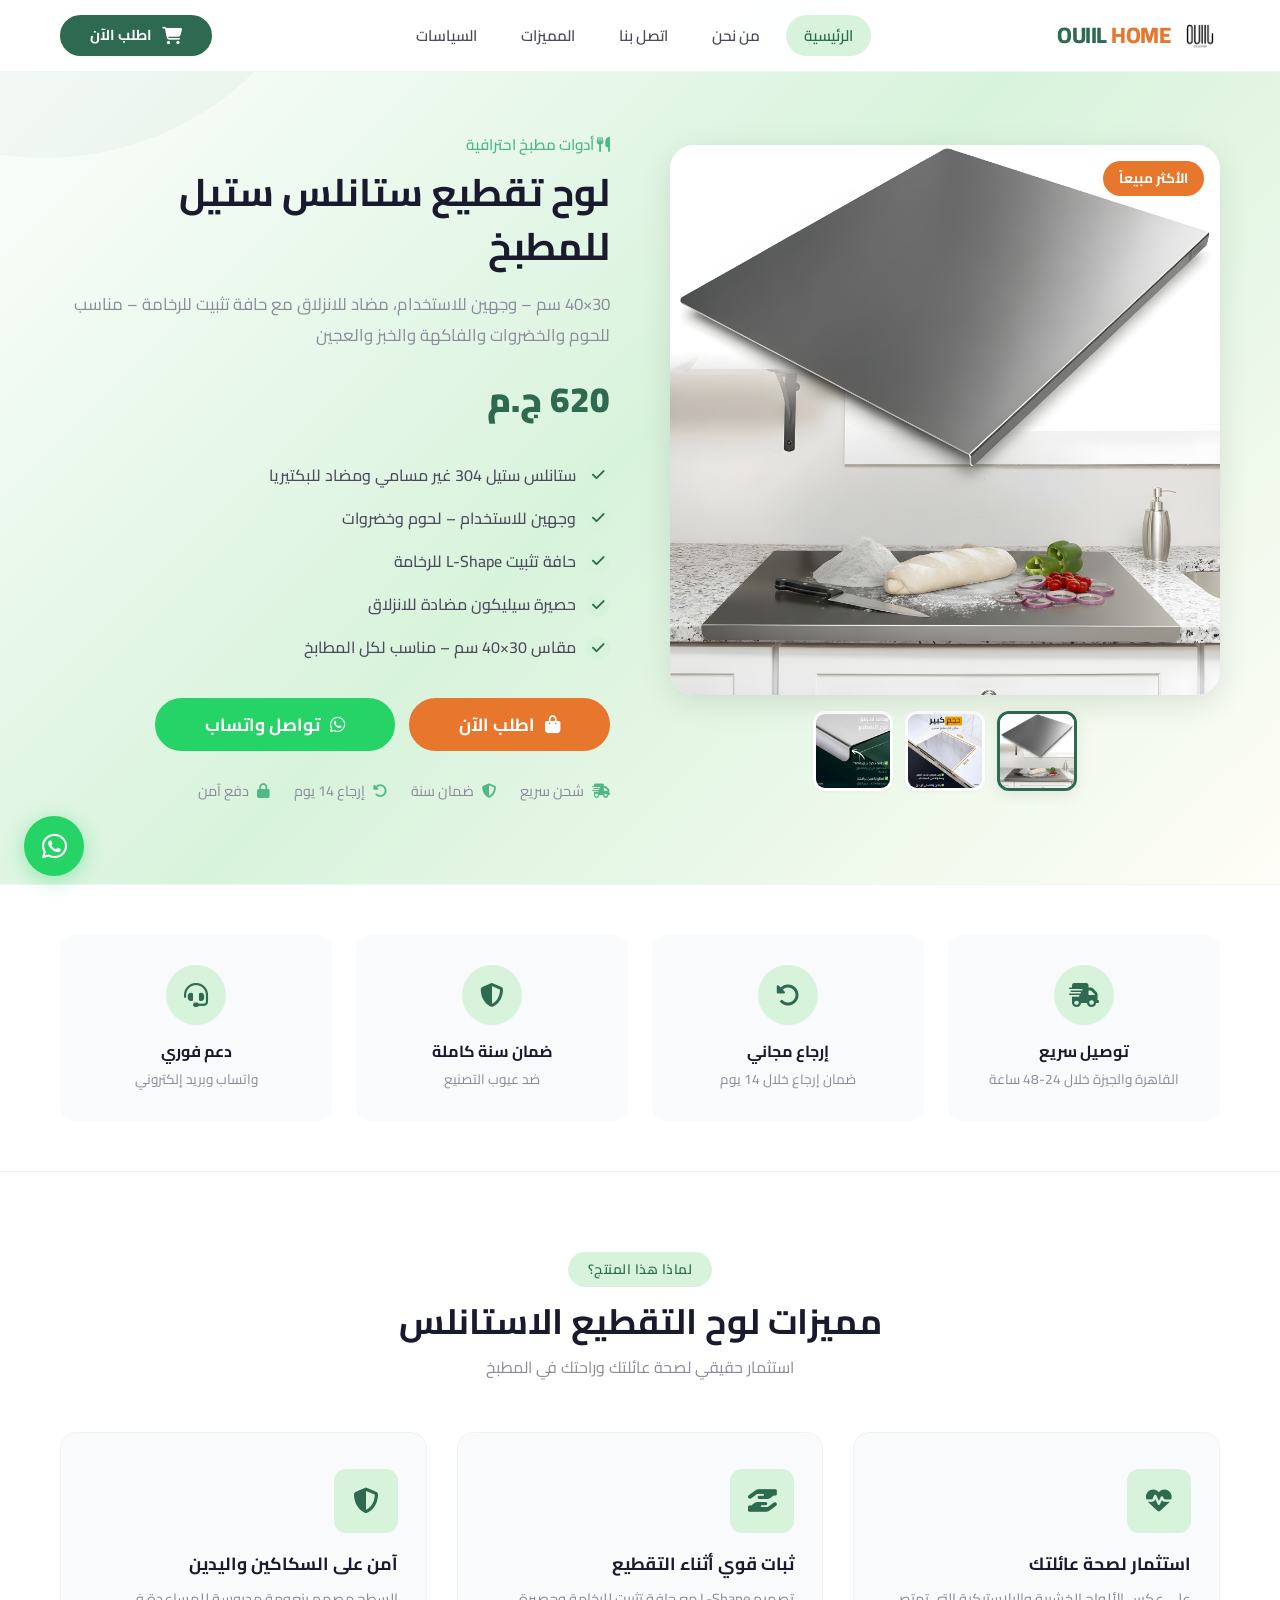
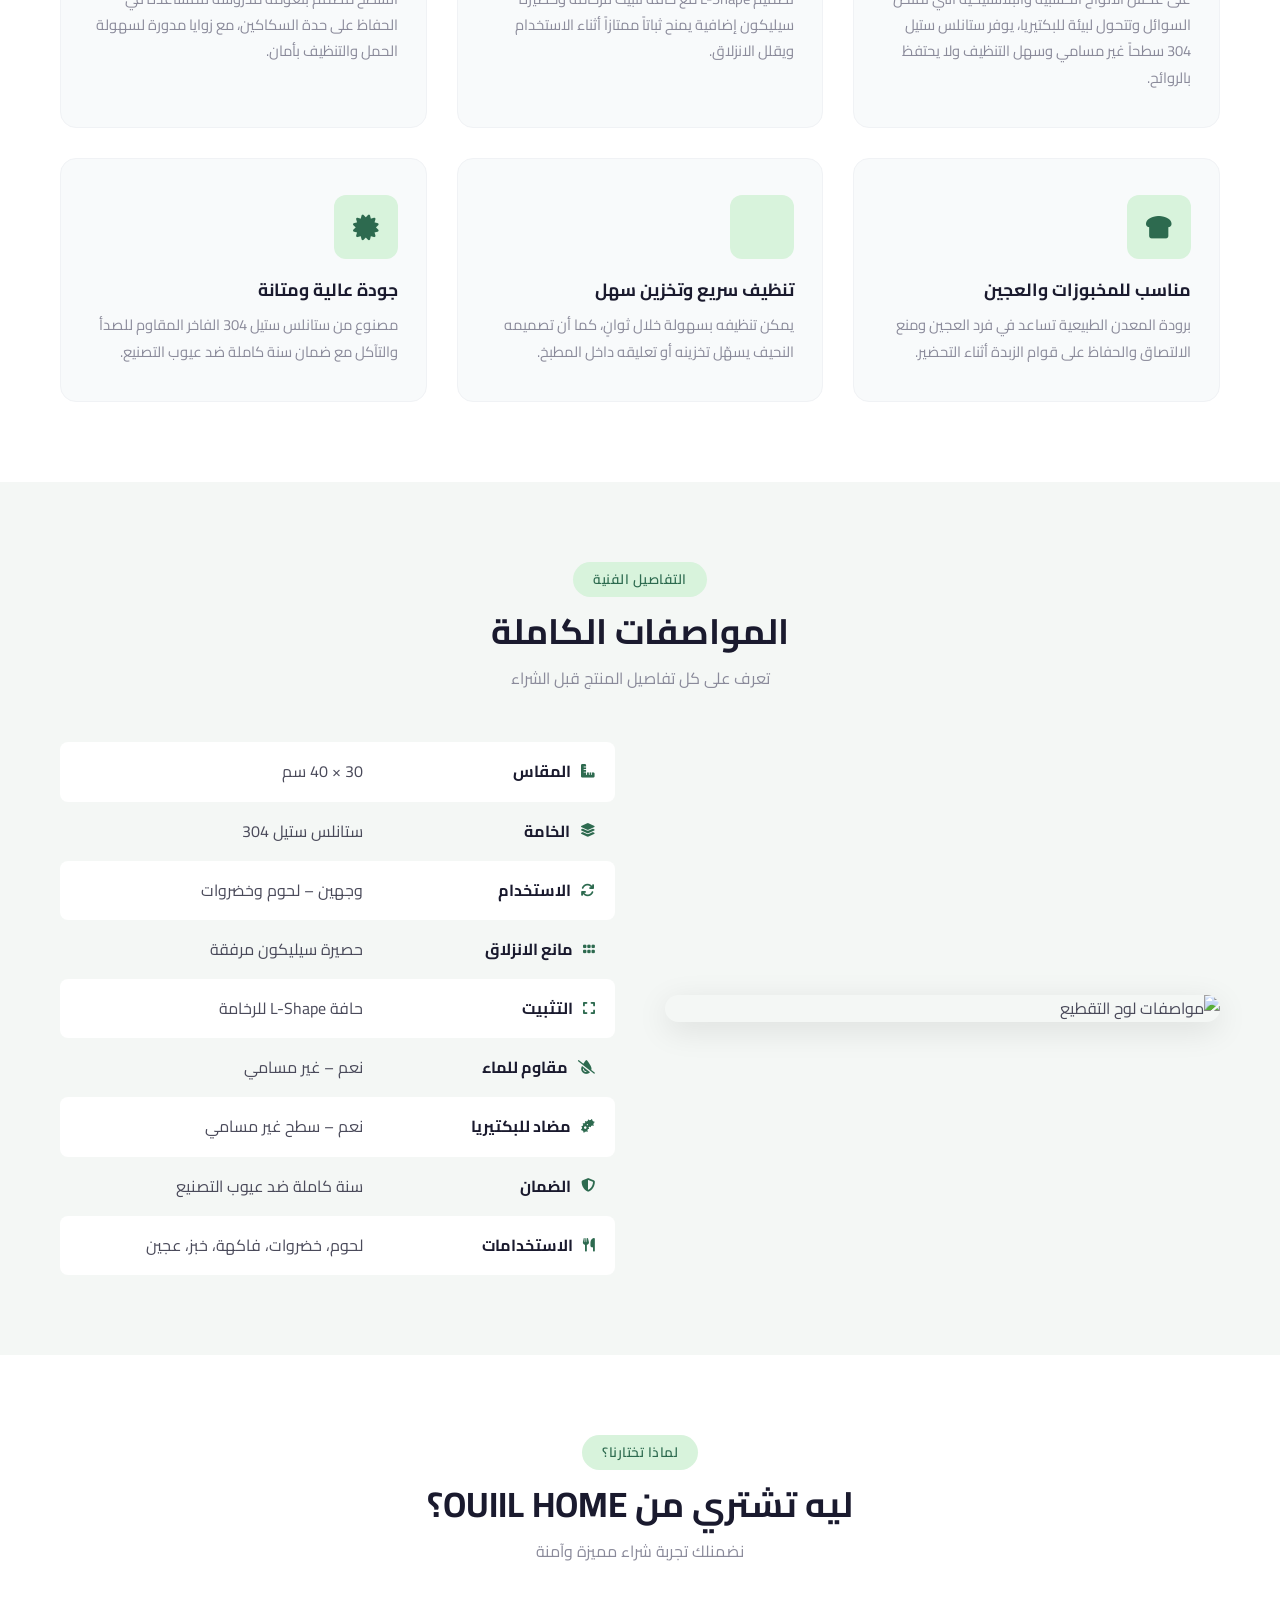
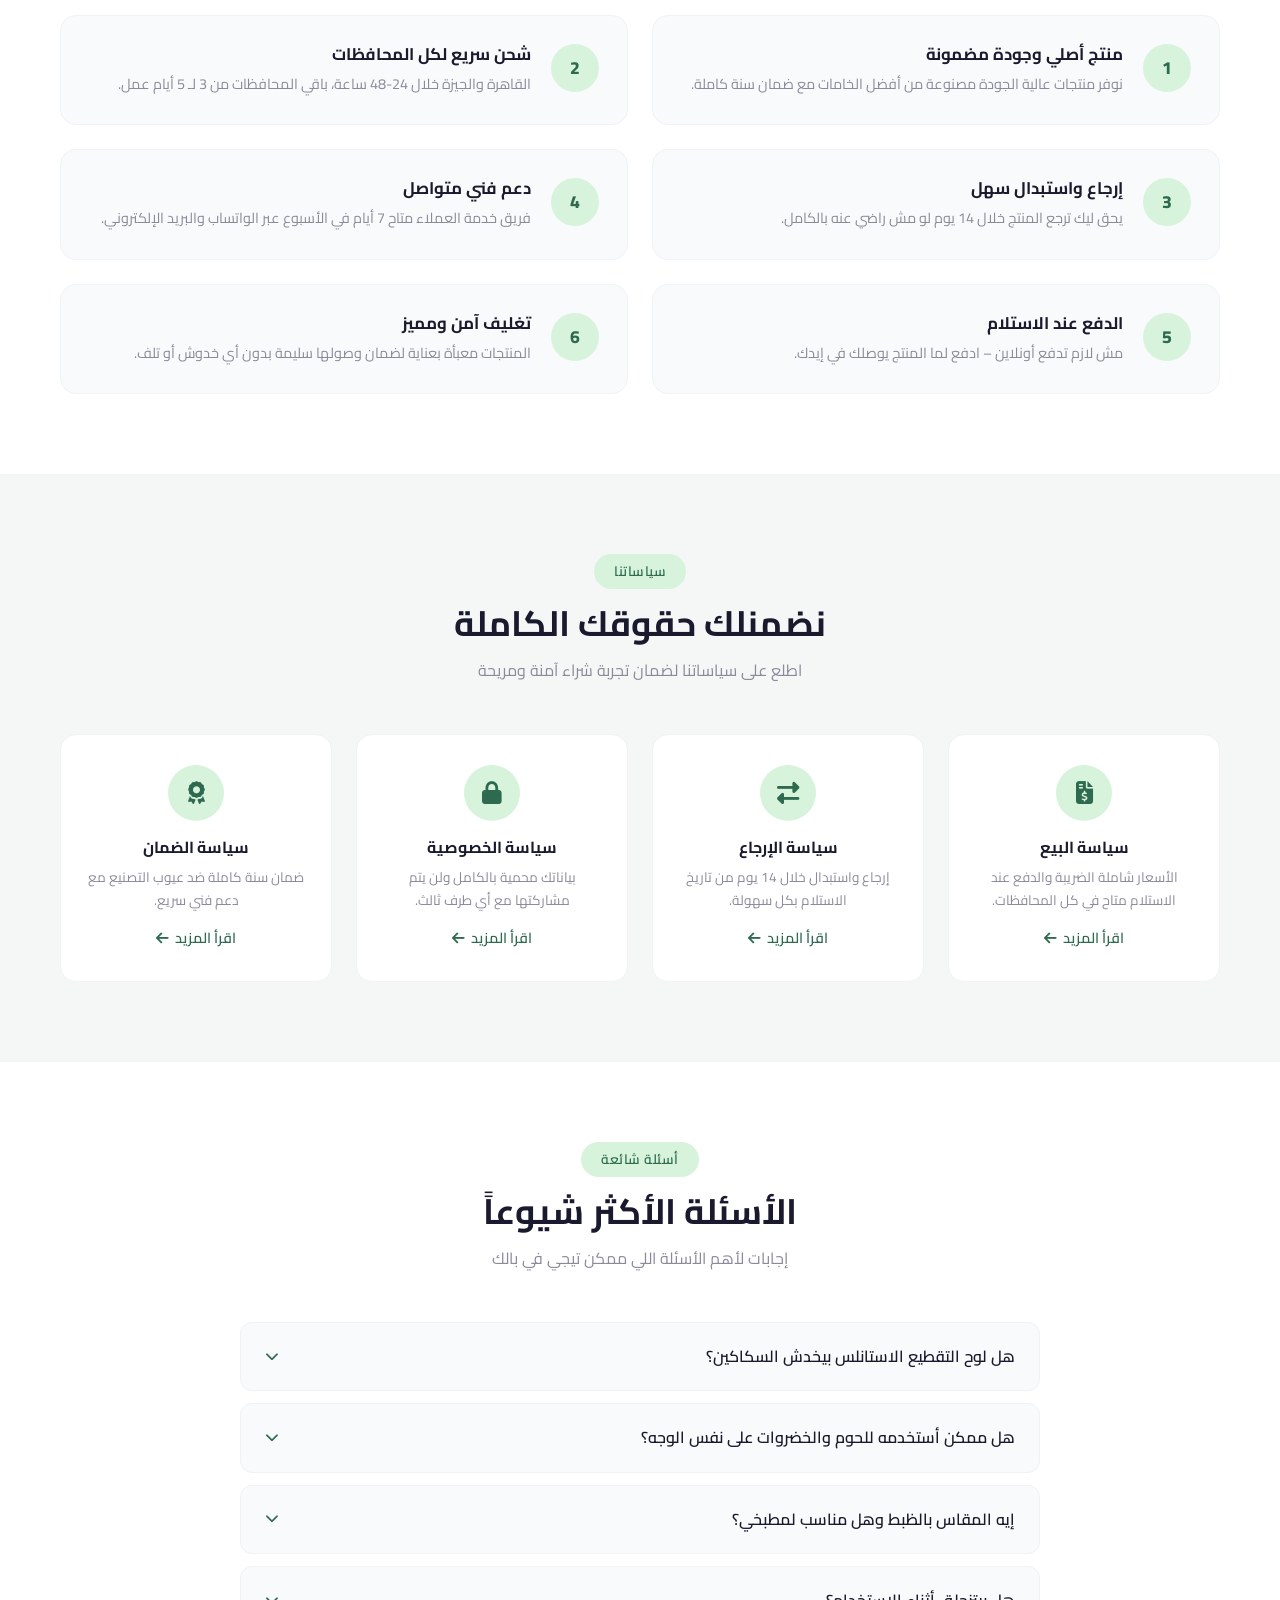
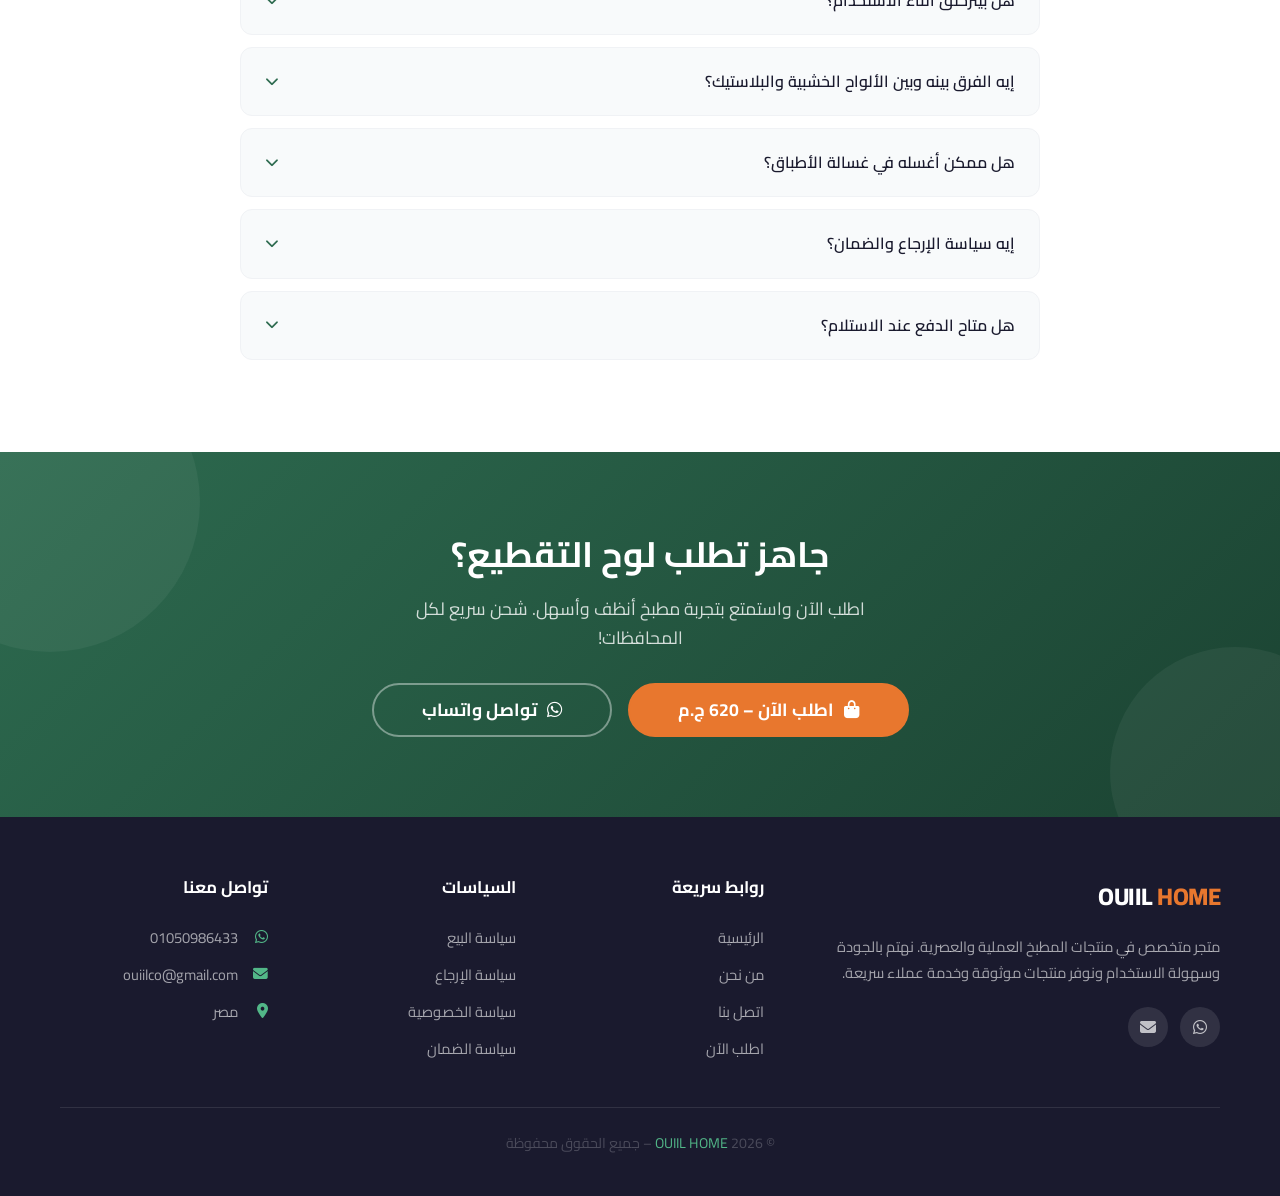
==== commit 9bded4c7: "Add files via upload" ====
--- a/index.html
+++ b/index.html
@@ -645,7 +645,7 @@
 
             <!-- Bottom -->
             <div class="footer-bottom">
-                <p>© 2025 <a href="index.html">OUIIL HOME</a> – جميع الحقوق محفوظة</p>
+                <p>© 2026 <a href="index.html">OUIIL HOME</a> – جميع الحقوق محفوظة</p>
             </div>
         </div>
     </footer>
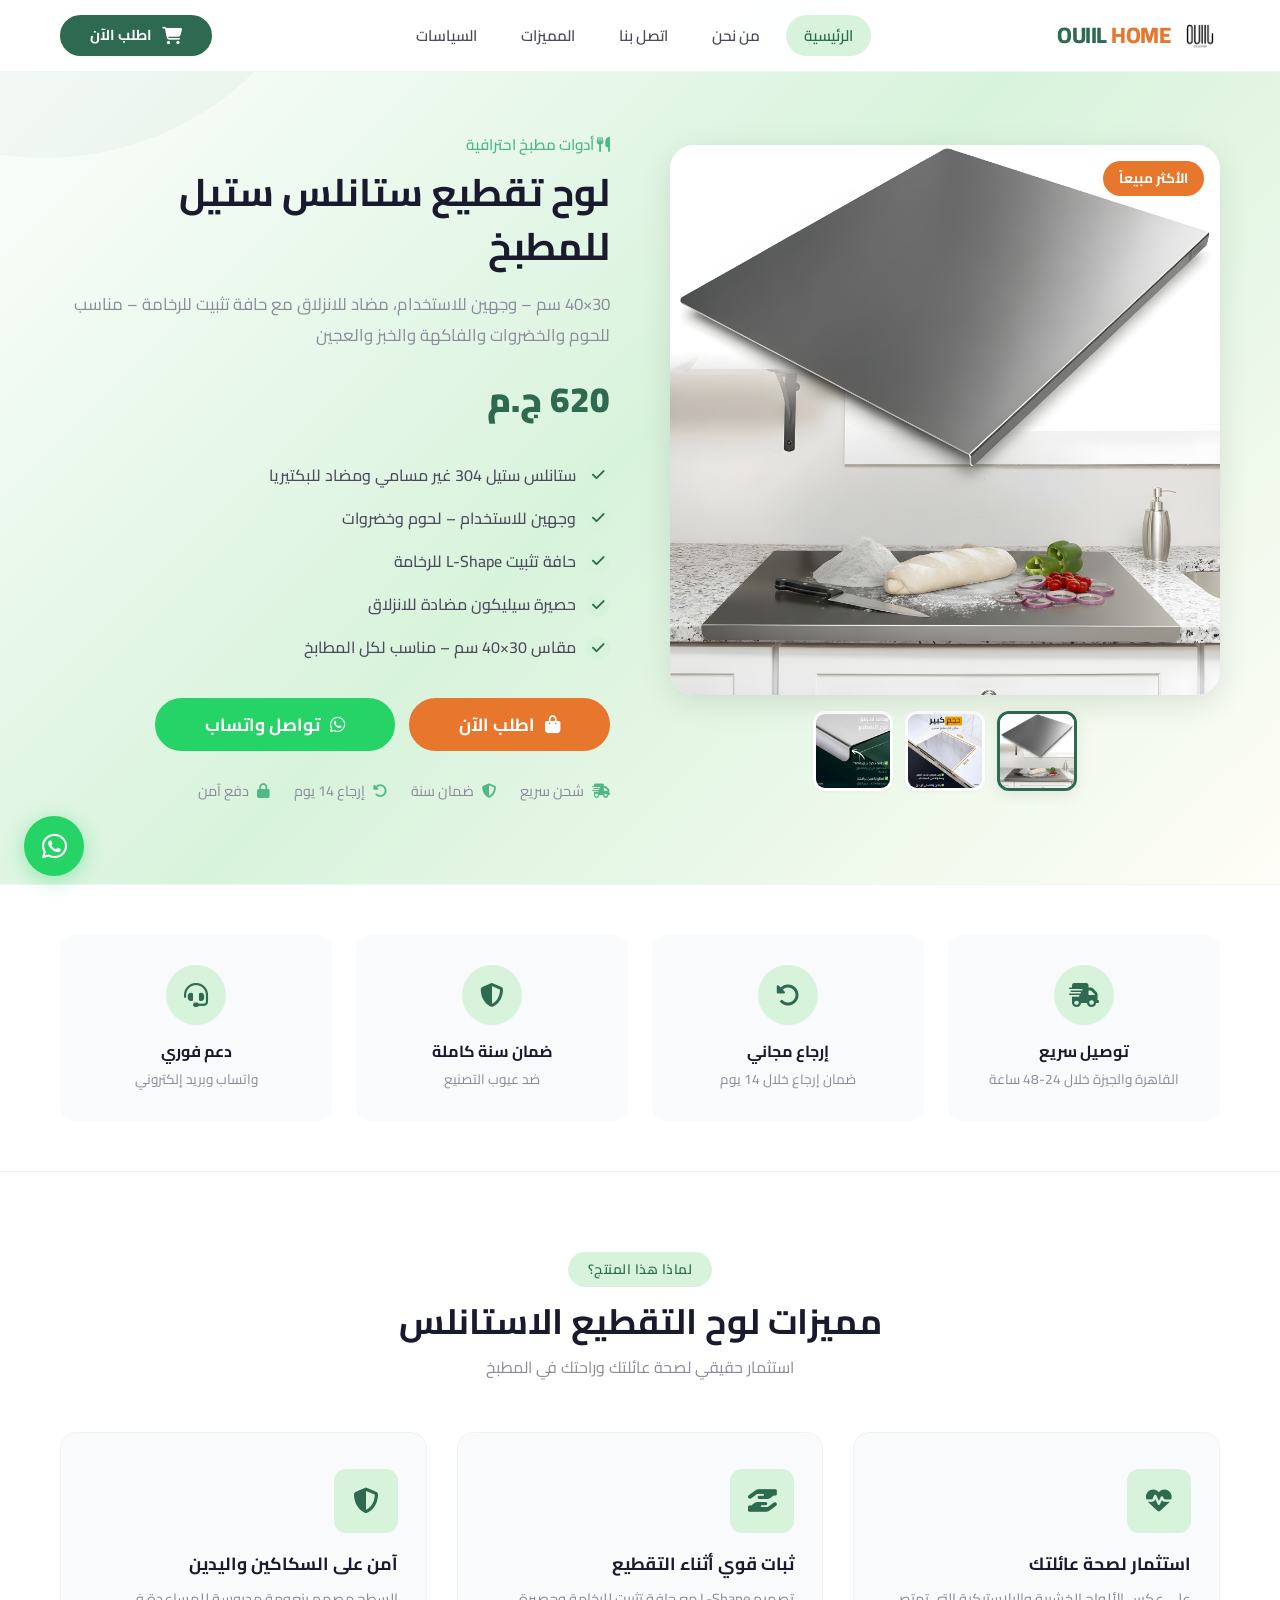
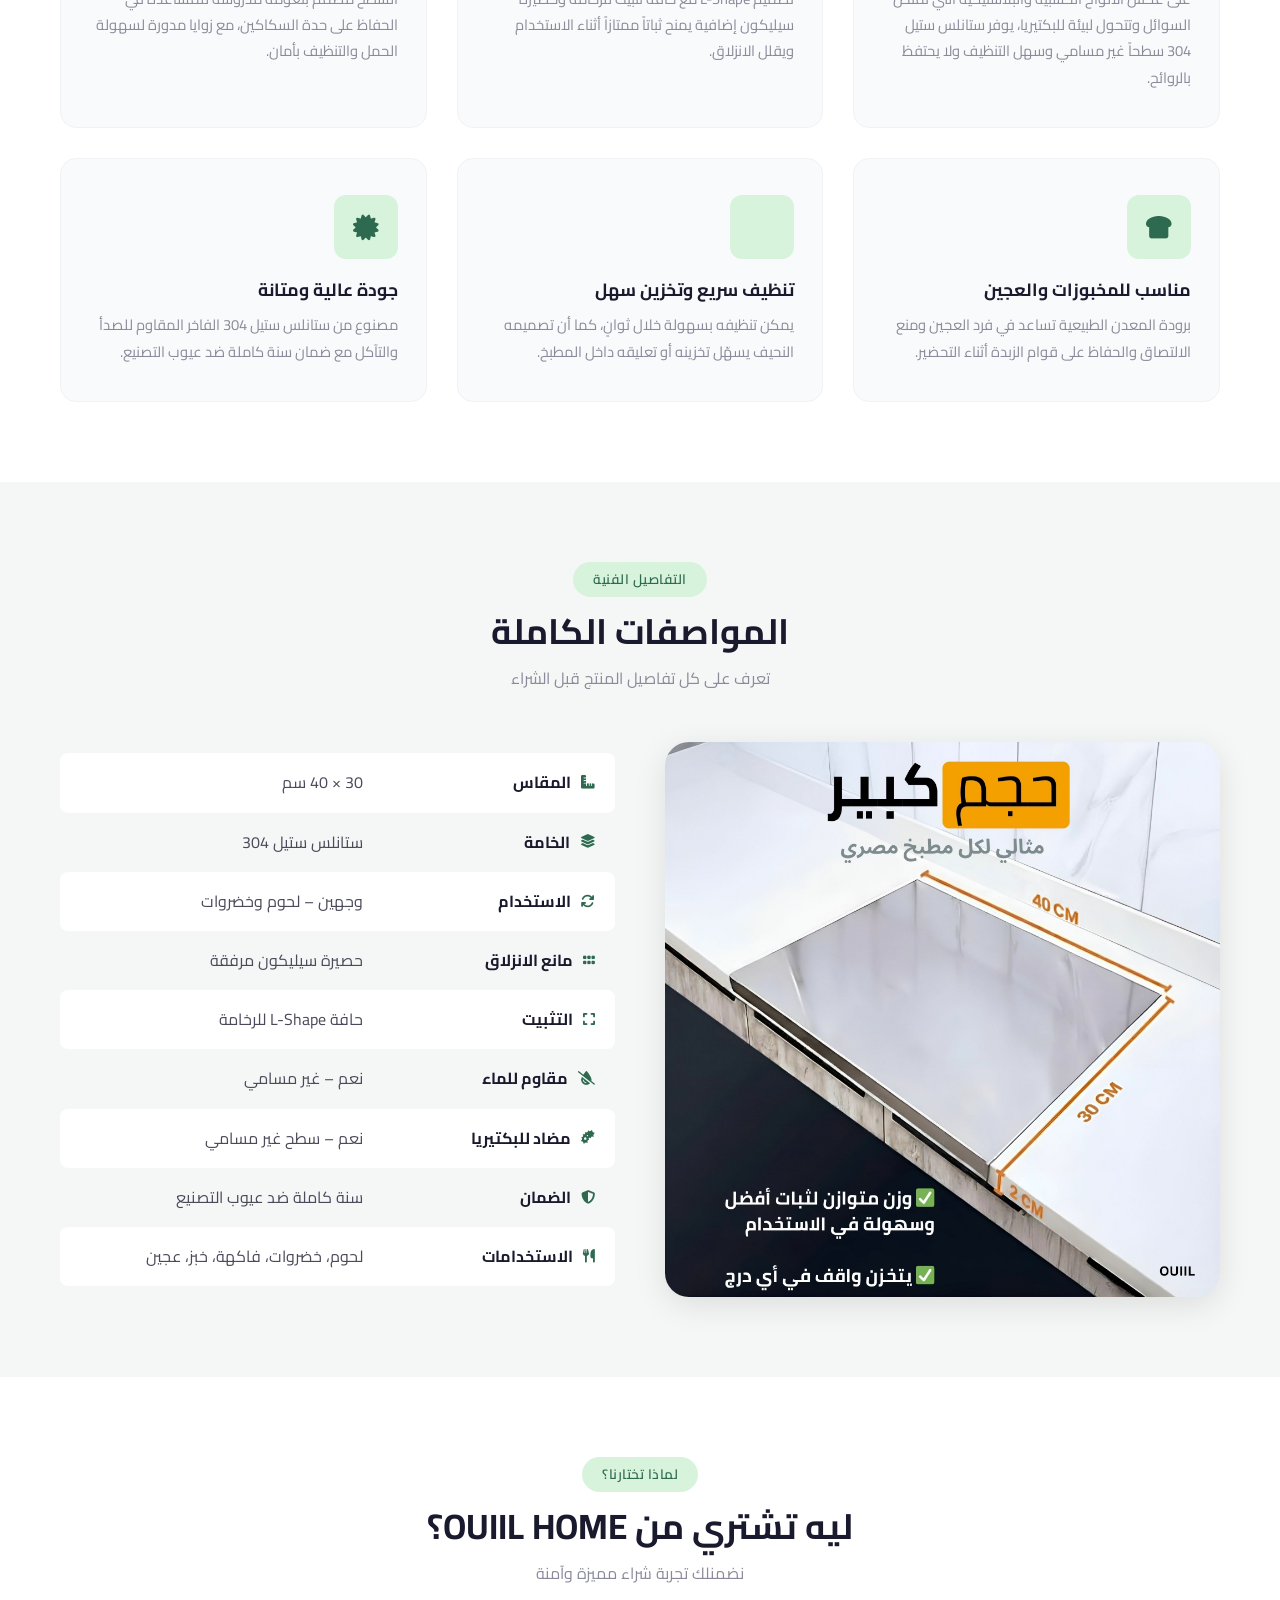
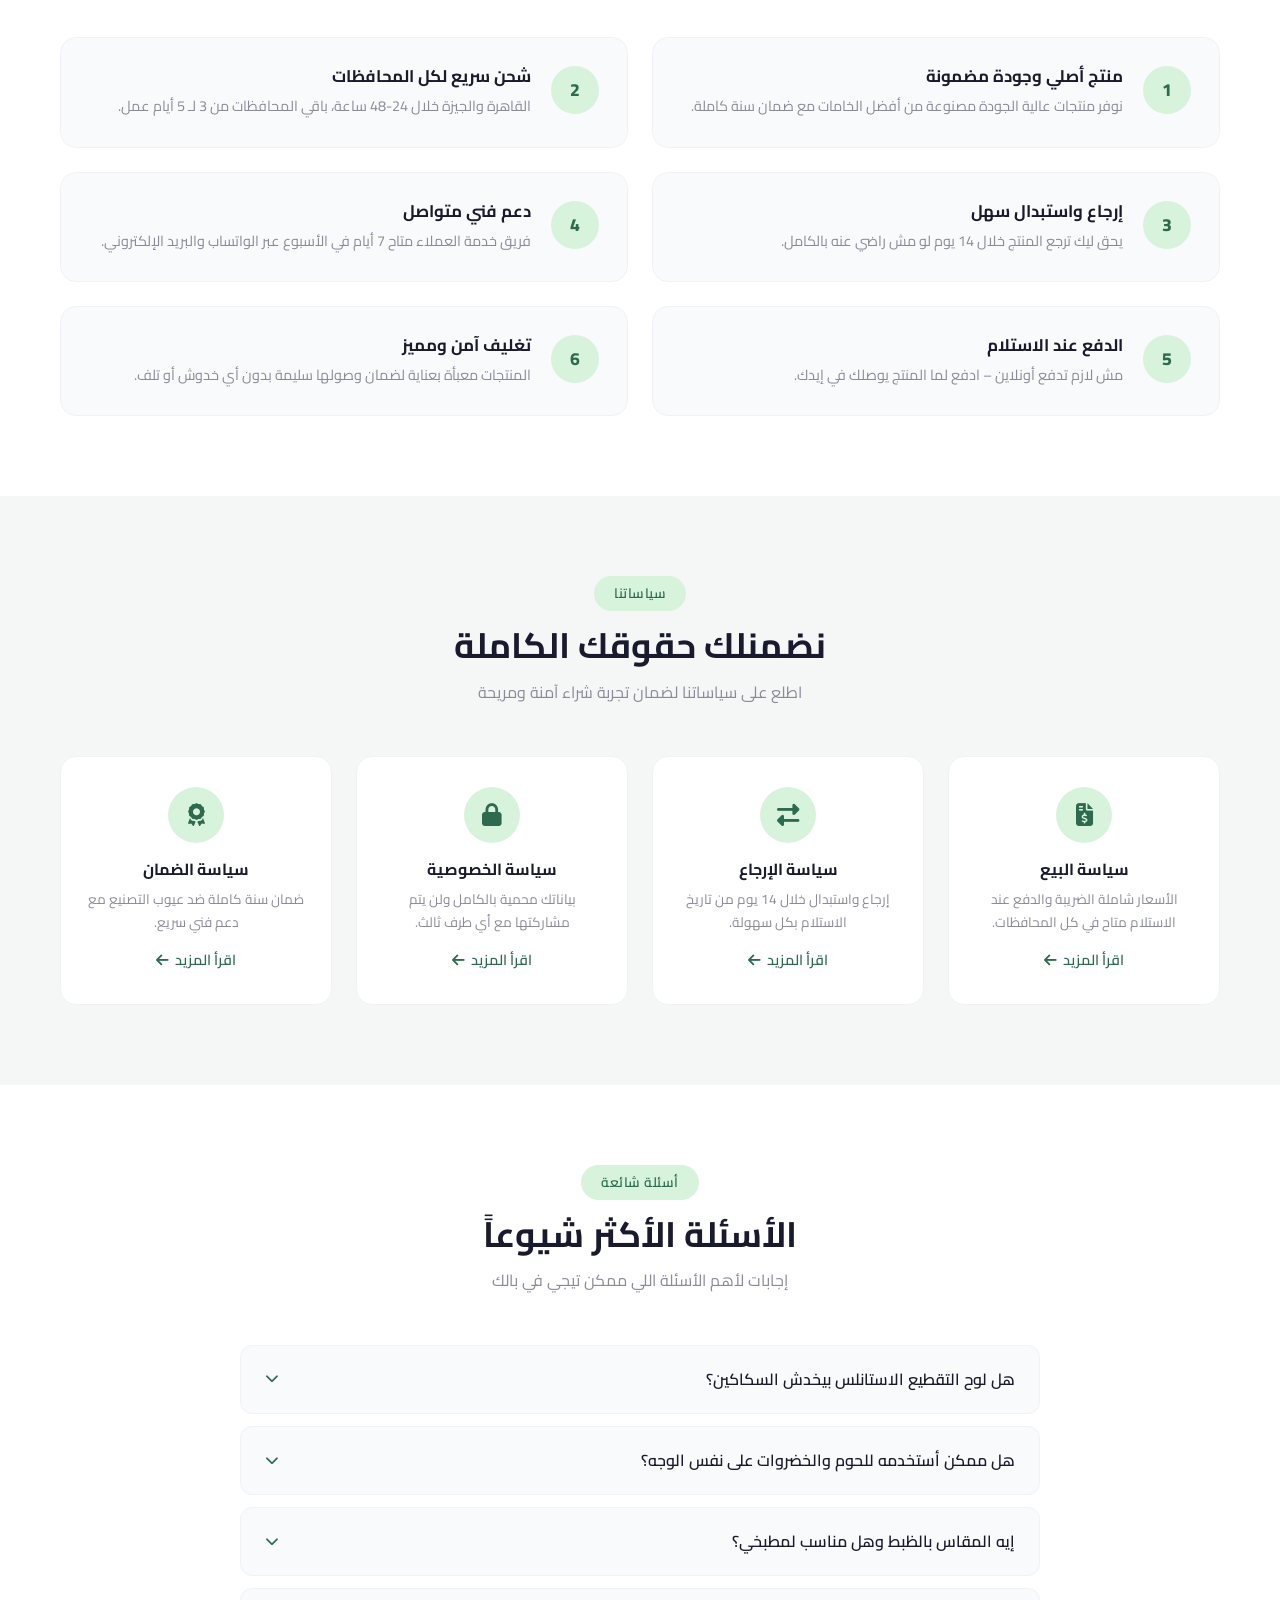
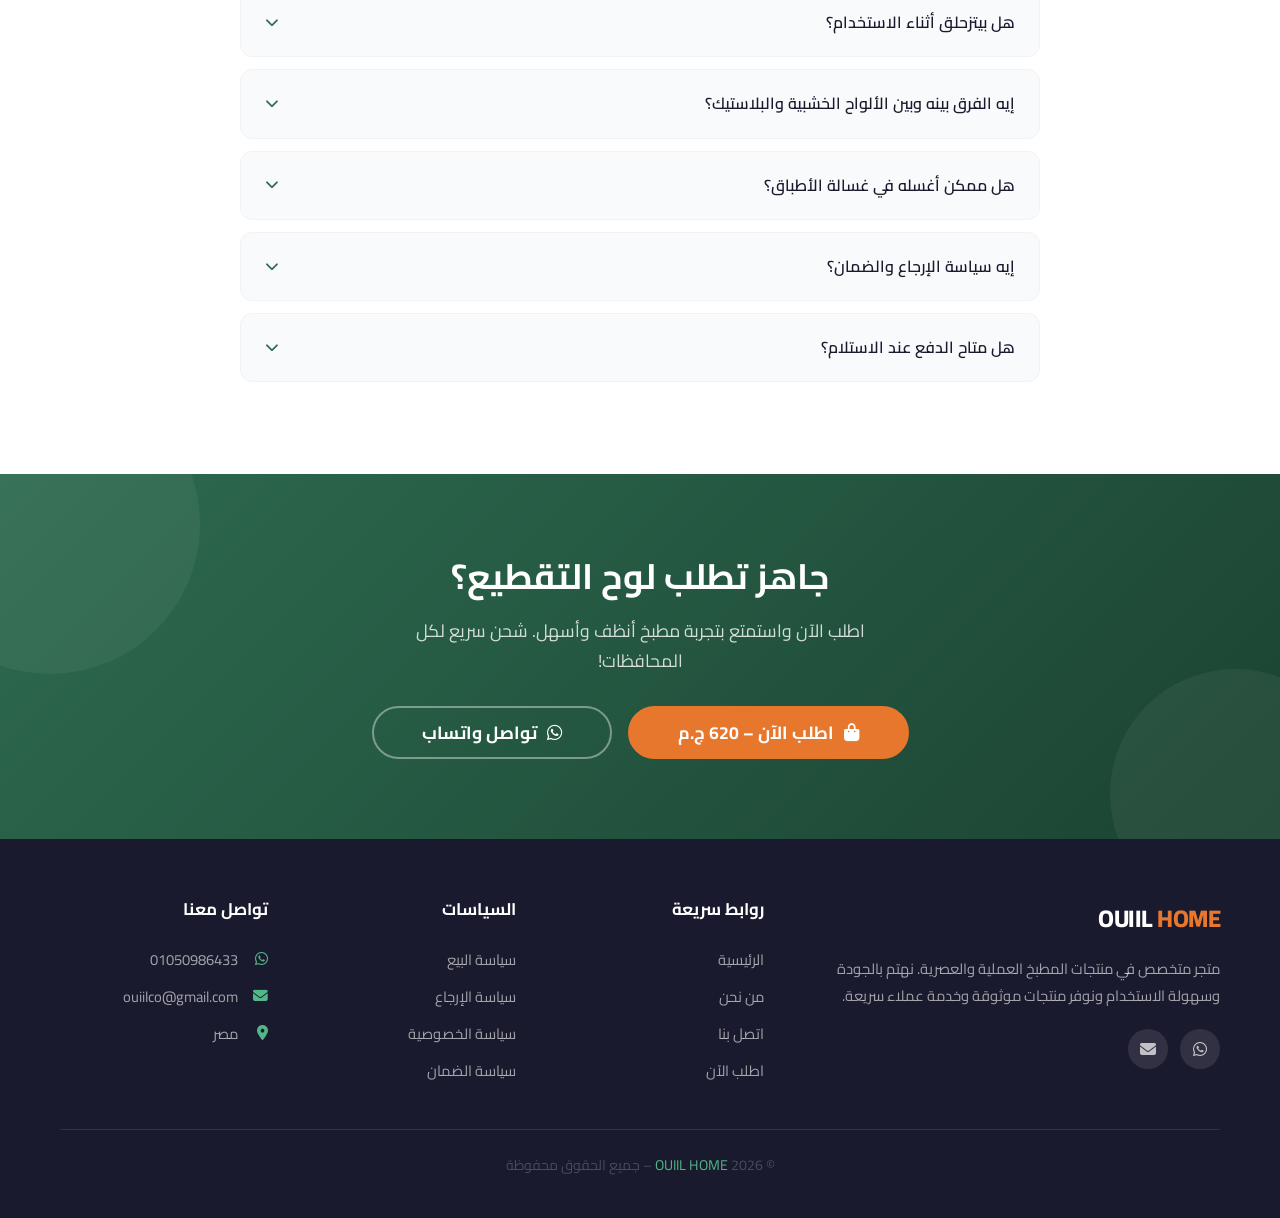
==== commit 02e41091: "Update index.html" ====
--- a/index.html
+++ b/index.html
@@ -278,7 +278,7 @@
             </div>
             <div class="specs-grid">
                 <div class="specs-image">
-                    <img src="images/product-2.png" alt="مواصفات لوح التقطيع">
+                    <img src="images/product-2.jpg" alt="مواصفات لوح التقطيع">
                 </div>
                 <div class="specs-table">
                     <div class="spec-row">
@@ -688,4 +688,4 @@
     <script src="js/main.js"></script>
 
 </body>
-</html>+</html>
